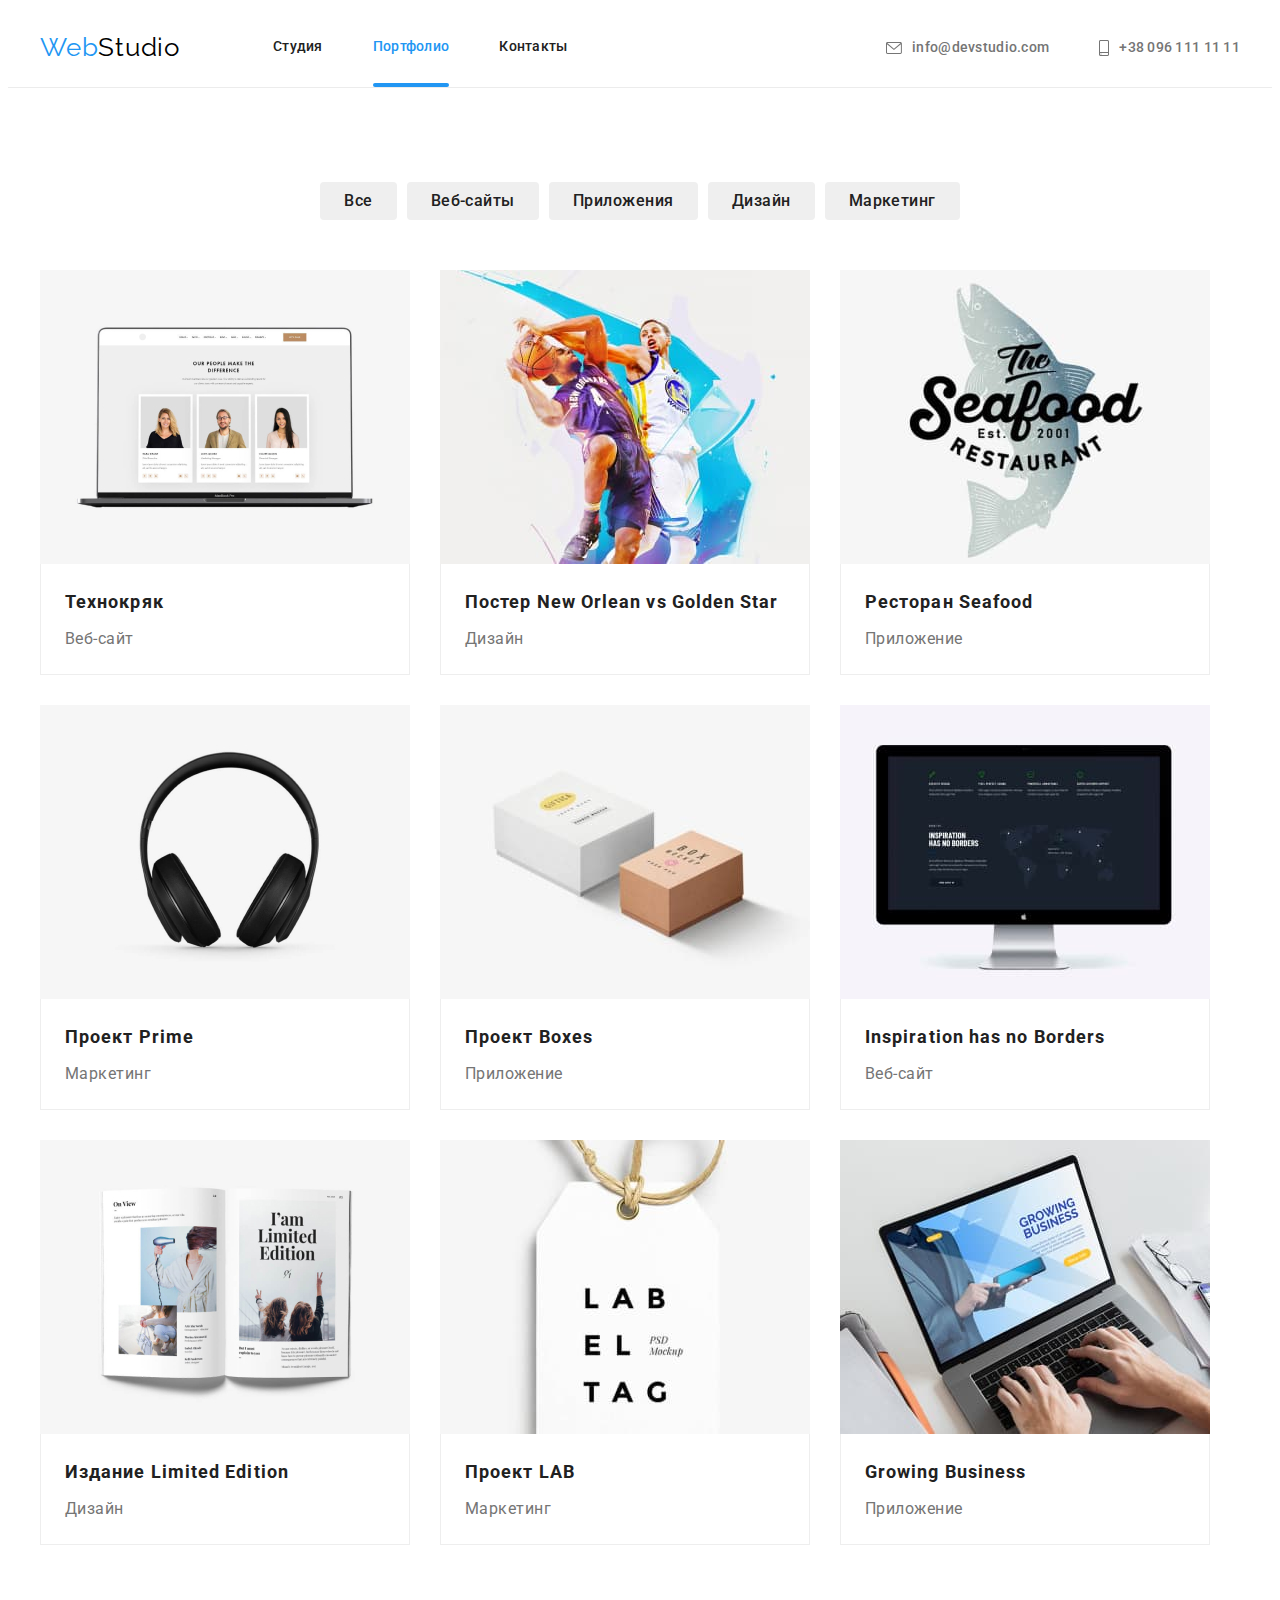
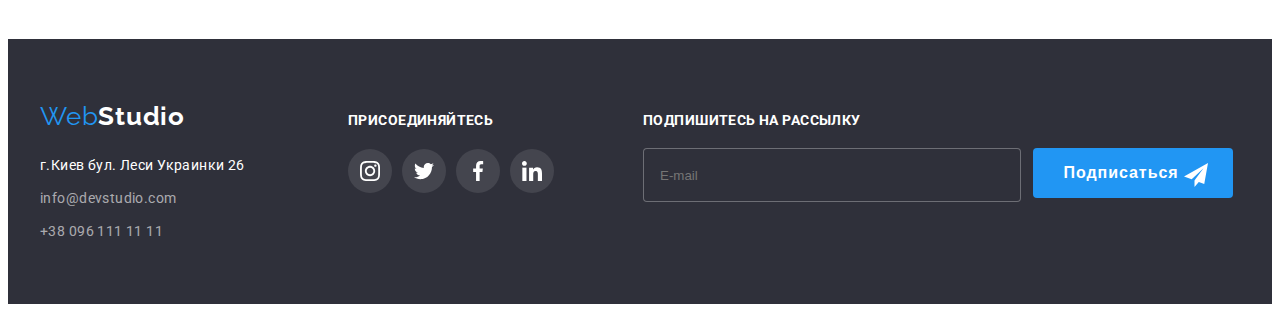
==== portfolio.html @ 89ffb8c6 "Создал" ====
<!DOCTYPE html>
<html lang="ru">
  <head>
    <meta charset="UTF-8" />
    <meta http-equiv="X-UA-Compatible" content="IE=edge" />
    <meta name="viewport" content="width=device-width, initial-scale=1.0" />
    <title>WebStudio</title>
    <link rel="preconnect" href="https://fonts.gstatic.com" />
    <link
      href="https://fonts.googleapis.com/css2?family=Raleway:wght@700&family=Roboto:wght@400;500;700;900&display=swap"
      rel="stylesheet"
    />
    <link
      rel="stylesheet"
      href="https://cdnjs.cloudflare.com/ajax/libs/modern-normalize/1.1.0/modern-normalize.min.css"
      integrity="sha512-wpPYUAdjBVSE4KJnH1VR1HeZfpl1ub8YT/NKx4PuQ5NmX2tKuGu6U/JRp5y+Y8XG2tV+wKQpNHVUX03MfMFn9Q=="
      crossorigin="anonymous"
      referrerpolicy="no-referrer"
    />
    <link rel="stylesheet" href="./css/main.min.css" />
  </head>

  <body>
    <header class="header">
      <div class="container header-container">
        <nav class="nav">
          <a class="logo link" href="./index.html">Web<span class="logo_black">Studio</span> </a>
          <ul class="menu list">
            <li class="menu__list">
              <a class="menu__link link" href="./index.html">Студия</a>
            </li>
            <li class="menu__list">
              <a class="menu__link link current" href="./portfolio.html">Портфолио</a>
            </li>
            <li class="menu__list">
              <a class="menu__link link" href="">Контакты</a>
            </li>
          </ul>
        </nav>
        <ul class="header__contacts list">
          <li class="header__contacts-list">
            <a class="header__contacts-mail-link link" href="mailto:info@devstudio.com">
              <svg class="header__icon-mail">
                <use href="./imeges/svg/svg.svg#icon-envelope"></use>
              </svg>
              info@devstudio.com
            </a>
          </li>
          <li class="header__contacts-list">
            <a class="header__contacts-phone-link link" href="tel:+380961111111">
              <svg class="header__icon-tel">
                <use href="./imeges/svg/svg.svg#icon-smartphone" height="16" width="10"></use>
              </svg>
              +38 096 111 11 11</a
            >
          </li>
        </ul>
      </div>
    </header>
    <main>
      <section class="portfolio-section-btn">
        <div class="container">
          <!--скрыть заголовок-->
          <h1 hidden>Примеры наших работ</h1>
          <ul class="portfolio-btn list">
            <li class="portfolio-btn-item">
              <button type="button" class="modal-button-portfolio">Все</button>
            </li>
            <li class="portfolio-btn-item">
              <button type="button" class="modal-button-portfolio">Веб-сайты</button>
            </li>
            <li class="portfolio-btn-item">
              <button type="button" class="modal-button-portfolio">Приложения</button>
            </li>
            <li class="portfolio-btn-item">
              <button type="button" class="modal-button-portfolio">Дизайн</button>
            </li>
            <li class="portfolio-btn-item">
              <button type="button" class="modal-button-portfolio">Маркетинг</button>
            </li>
          </ul>

          <ul class="portfolio-list list">
            <li class="portfolio-list-item">
              <a class="portfolio-list-item-link link" href="">
                <div class="portfolio-list-item-overlay">
                  <img src="./imeges/portfolio/img.jpg" alt="" width="370" />
                  <p class="overlay">
                    Технокряк это современная площадка распространения коронавируса. Компании
                    используют эту платформу для цифрового шпионажа и атак на защищённые сервера
                    конкурентов.
                  </p>
                </div>
                <div class="portfolio-box">
                  <h2 class="list-portfolio">Технокряк</h2>
                  <p class="list-portfolio-category">Веб-сайт</p>
                </div>
              </a>
            </li>
            <li class="portfolio-list-item">
              <a class="portfolio-list-item-link link" href="">
                <div class="portfolio-list-item-overlay">
                  <img src="./imeges/portfolio/img-1.jpg" alt="" width="370" />
                  <p class="overlay">
                    Технокряк это современная площадка распространения коронавируса. Компании
                    используют эту платформу для цифрового шпионажа и атак на защищённые сервера
                    конкурентов.
                  </p>
                </div>
                <div class="portfolio-box">
                  <h2 class="list-portfolio">Постер New Orlean vs Golden Star</h2>
                  <p class="list-portfolio-category">Дизайн</p>
                </div>
              </a>
            </li>
            <li class="portfolio-list-item">
              <a class="portfolio-list-item-link link" href="">
                <div class="portfolio-list-item-overlay">
                  <img src="./imeges/portfolio/img-2.jpg" alt="" width="370" />
                  <p class="overlay">
                    Технокряк это современная площадка распространения коронавируса. Компании
                    используют эту платформу для цифрового шпионажа и атак на защищённые сервера
                    конкурентов.
                  </p>
                </div>
                <div class="portfolio-box">
                  <h2 class="list-portfolio">Ресторан Seafood</h2>
                  <p class="list-portfolio-category">Приложение</p>
                </div>
              </a>
            </li>
            <li class="portfolio-list-item">
              <a class="portfolio-list-item-link link" href="">
                <div class="portfolio-list-item-overlay">
                  <img src="./imeges/portfolio/img-3.jpg" alt="" width="370" />
                  <p class="overlay">
                    Технокряк это современная площадка распространения коронавируса. Компании
                    используют эту платформу для цифрового шпионажа и атак на защищённые сервера
                    конкурентов.
                  </p>
                </div>
                <div class="portfolio-box">
                  <h2 class="list-portfolio">Проект Prime</h2>
                  <p class="list-portfolio-category">Маркетинг</p>
                </div>
              </a>
            </li>
            <li class="portfolio-list-item">
              <a class="portfolio-list-item-link link" href="">
                <div class="portfolio-list-item-overlay">
                  <img src="./imeges/portfolio/img-4.jpg" alt="" width="370" />
                  <p class="overlay">
                    Технокряк это современная площадка распространения коронавируса. Компании
                    используют эту платформу для цифрового шпионажа и атак на защищённые сервера
                    конкурентов.
                  </p>
                </div>
                <div class="portfolio-box">
                  <h2 class="list-portfolio">Проект Boxes</h2>
                  <p class="list-portfolio-category">Приложение</p>
                </div>
              </a>
            </li>
            <li class="portfolio-list-item">
              <a class="portfolio-list-item-link link" href="">
                <div class="portfolio-list-item-overlay">
                  <img src="./imeges/portfolio/img-5.jpg" alt="" width="370" />
                  <p class="overlay">
                    Технокряк это современная площадка распространения коронавируса. Компании
                    используют эту платформу для цифрового шпионажа и атак на защищённые сервера
                    конкурентов.
                  </p>
                </div>
                <div class="portfolio-box">
                  <h2 class="list-portfolio">Inspiration has no Borders</h2>
                  <p class="list-portfolio-category">Веб-сайт</p>
                </div>
              </a>
            </li>
            <li class="portfolio-list-item">
              <a class="portfolio-list-item-link link" href="">
                <div class="portfolio-list-item-overlay">
                  <img src="./imeges/portfolio/img-6.jpg" alt="" width="370" />
                  <p class="overlay">
                    Технокряк это современная площадка распространения коронавируса. Компании
                    используют эту платформу для цифрового шпионажа и атак на защищённые сервера
                    конкурентов.
                  </p>
                </div>
                <div class="portfolio-box">
                  <h2 class="list-portfolio">Издание Limited Edition</h2>
                  <p class="list-portfolio-category">Дизайн</p>
                </div>
              </a>
            </li>
            <li class="portfolio-list-item">
              <a class="portfolio-list-item-link link" href="">
                <div class="portfolio-list-item-overlay">
                  <img src="./imeges/portfolio/img-7.jpg" alt="" width="370" />
                  <p class="overlay">
                    Технокряк это современная площадка распространения коронавируса. Компании
                    используют эту платформу для цифрового шпионажа и атак на защищённые сервера
                    конкурентов.
                  </p>
                </div>
                <div class="portfolio-box">
                  <h2 class="list-portfolio">Проект LAB</h2>
                  <p class="list-portfolio-category">Маркетинг</p>
                </div>
              </a>
            </li>
            <li class="portfolio-list-item">
              <a class="portfolio-list-item-link link" href="">
                <div class="portfolio-list-item-overlay">
                  <img src="./imeges/portfolio/img-8.jpg" alt="" width="370" />
                  <p class="overlay">
                    Технокряк это современная площадка распространения коронавируса. Компании
                    используют эту платформу для цифрового шпионажа и атак на защищённые сервера
                    конкурентов.
                  </p>
                </div>
                <div class="portfolio-box">
                  <h2 class="list-portfolio">Growing Business</h2>
                  <p class="list-portfolio-category">Приложение</p>
                </div>
              </a>
            </li>
          </ul>
        </div>
      </section>
    </main>
    <footer class="footer">
      <div class="container footer-container">
        <div class="addres">
          <a class="logo link" href="./index.html">Web<span class="logo-white">Studio</span></a>
          <address class="address">
            <ul class="footer-list list">
              <li class="footer-list-item">
                <a
                  class="footer-list-address link"
                  href="https://goo.gl/maps/URizzxRPcftidG8c9"
                  target="_blank"
                  rel="nooperer noreferrer"
                  >г.Киев бул. Леси Украинки 26</a
                >
              </li>
              <li class="footer-list-item">
                <a class="footer-link-mail link" href="mailto:info@devstudio.com"
                  >info@devstudio.com</a
                >
              </li>
              <li class="footer-list-item">
                <a class="footer-link-tel link" href="tel:+380961111111">+38 096 111 11 11</a>
              </li>
            </ul>
          </address>
        </div>
        <div class="footer-social-container">
          <p class="footer-social-titel">присоединяйтесь</p>
          <ul class="footer-social-list list">
            <li class="footer-social-list-item">
              <a class="footer-social-list-link" href="">
                <svg class="footer-social-list-icon">
                  <use href="./imeges/svg/svg.svg#icon-instagram"></use>
                </svg>
              </a>
            </li>
            <li class="footer-social-list-item">
              <a class="footer-social-list-link" href="">
                <svg class="footer-social-list-icon">
                  <use href="./imeges/svg/svg.svg#icon-twitter"></use>
                </svg>
              </a>
            </li>
            <li class="footer-social-list-item">
              <a href="" class="footer-social-list-link">
                <svg class="footer-social-list-icon">
                  <use href="./imeges/svg/svg.svg#icon-facebook-1"></use>
                </svg>
              </a>
            </li>
            <li class="footer-social-list-item">
              <a href="" class="footer-social-list-link">
                <svg class="footer-social-list-icon">
                  <use href="./imeges/svg/svg.svg#icon-linkedin"></use>
                </svg>
              </a>
            </li>
          </ul>
        </div>
        <!-- Form subckribe -->
        <form action="#" class="subscribe-form">
          <p class="subscribe-titel">Подпишитесь на рассылку</p>
          <div class="sybscribe-box">
            <input type="email" class="subscribe-mail" name="subscribe-mail" placeholder="E-mail" />
            <button class="subscribe-btn">
              <span class="subscribe-btn-titel">Подписаться</span>
              <svg class="subscribe-icon" height="24px" width="24px">
                <use href="./imeges/svg/svg.svg#icon-icon-send"></use>
              </svg>
            </button>
          </div>
        </form>
      </div>
    </footer>
  </body>
</html>
---- css/main.min.css ----
:root{--main-font: 'Roboto', sans-serif;--secondary-font: 'Raleway';--accent-color: #2196f3;--background-color: #2f303a;--contact-head: #757575;--titel-hero-button: #ffffff;--bacground-button: #f5f4fa;--border-portfolio: #eeeeee;--fill: #afb1b8}.visually-hidden{position:absolute !important;clip:rect(1px 1px 1px 1px);clip:rect(1px, 1px, 1px, 1px);padding:0 !important;border:0 !important;height:1px !important;width:1px !important;overflow:hidden}h1,h2,h3,h4,h5,h6,p{margin-top:0;margin-bottom:0}ul,ol{margin-top:0;margin-bottom:0;padding-left:0}img{display:block}body{font-family:var(--main-font)}.list{list-style:none}.link{text-decoration:none}.container{width:1200px;margin:0 auto;padding-left:15px;padding-right:15px}.modal-button{border-radius:4px;font-family:inherit;font-weight:700;font-size:16px;line-height:1.87;display:flex;align-items:center;text-align:center;letter-spacing:0.06em;cursor:pointer;background:var(--accent-color);padding:10px 32px;margin-right:auto;margin-left:auto;box-shadow:0px 4px 4px rgba(0,0,0,0.15);border-radius:4px;border-color:transparent;color:var(--titel-hero-button)}.social-list-icon{width:20px;height:20px}.social-list-link{display:flex;justify-content:center;align-items:center;width:44px;height:44px;border-radius:50%;background-color:#ffffff;fill:var(--fill);transition-property:background-color, fill;transition-duration:250ms;transition-timing-function:cubic-bezier(0.4, 0, 0.2, 1);transition-delay:0ms}.social-list-link:hover,.social-list-link:focus{background-color:var(--accent-color);fill:#ffffff}.social-list{display:flex;justify-content:space-between;margin-top:16px}.footer-social-list-item:not(:last-child){margin-right:10px}.footer-social-container{margin-left:70px}.footer-social-list{display:flex}.footer-social-list-icon{width:20px;height:20px;fill:var(--titel-hero-button);transition-property:fill;transition-duration:250ms;transition-timing-function:cubic-bezier(0.4, 0, 0.2, 1);transition-delay:0ms}.footer-social-list-icon:hover{fill:white}.footer-social-list-link{display:flex;justify-content:center;align-items:center;width:44px;height:44px;border-radius:50%;background:rgba(255,255,255,0.1);transition-property:fill, background-color;transition-duration:250ms;transition-timing-function:cubic-bezier(0.4, 0, 0.2, 1);transition-delay:0ms}.footer-social-list-link:hover,.footer-social-list-link:focus{fill:white;background-color:var(--accent-color)}.footer-social-titel{text-transform:uppercase;font-weight:700;font-size:14px;line-height:1.14;letter-spacing:0.03em;color:var(--titel-hero-button);margin-bottom:20px}.backdrop{position:fixed;top:0;left:0;width:100%;height:100%;background-color:rgba(0,0,0,0.2);transition-property:opacity, visibility;transition-duration:250ms;transition-timing-function:cubic-bezier(0.4, 0, 0.2, 1);transition-delay:0ms}.is-hidden{opacity:0;visibility:hidden;pointer-events:none}.modal{width:528px;height:581px;background:#ffffff;box-shadow:0px 1px 3px rgba(0,0,0,0.12),0px 1px 1px rgba(0,0,0,0.14),0px 2px 1px rgba(0,0,0,0.2);border-radius:4px;position:absolute;top:50%;left:50%;transform:translate(-50%, -50%);padding:40px}.close{display:flex;align-items:center;justify-content:center;position:absolute;top:8px;right:8px;width:30px;height:30px;border-radius:50%;border:1px solid rgba(0,0,0,0.1);background-color:transparent;cursor:pointer;box-sizing:border-box;padding:0}.modal-form{display:flex;flex-direction:column}.modal-form-head{font-weight:bold;font-size:20px;line-height:1.15;text-align:center;letter-spacing:0.03em;color:#212121}.modal-form-input{width:100%;height:40px;border:1px solid rgba(33,33,33,0.2);box-sizing:border-box;border-radius:4px;padding-left:42px;transition-property:border-color;transition-duration:250ms;transition-timing-function:cubic-bezier(0.4, 0, 0.2, 1);transition-delay:0ms}.modal-form-input:hover,.modal-form-input:focus{border-color:var(--accent-color);outline:none}.modal-form-field{font-style:normal;font-weight:normal;font-size:12px;letter-spacing:0.01em;color:var(--contact-head);margin-bottom:10px}.modal-form-icon{top:50%;left:12px;transform:translateY(-50%);position:absolute;transition-property:fill;transition-duration:250ms;transition-timing-function:cubic-bezier(0.4, 0, 0.2, 1);transition-delay:0ms}.modal-form-input:hover+.modal-form-icon,.modal-form-input:focus+.modal-form-icon{fill:var(--accent-color)}.input-wrapper{position:relative;display:block;margin-top:4px}.modal-form-message{width:100%;height:120px;padding:12px 16px;margin-top:4px;resize:none;transition-property:border-color;transition-duration:250ms;transition-timing-function:cubic-bezier(0.4, 0, 0.2, 1);transition-delay:0ms}.modal-form-message:focus{outline:none;border-color:var(--accent-color)}.modal-form-message::placeholder{font-style:normal;font-weight:normal;font-size:12px;line-height:1.16;letter-spacing:0.01em;color:rgba(117,117,117,0.5)}.modal-form-checkbox-label{display:flex;align-items:center;font-weight:normal;font-size:14px;line-height:1.71;letter-spacing:0.03em;color:#757575;margin-bottom:30px}.modal-form-checkbox-label::before{content:'';display:block;width:16px;height:15px;border-radius:4;border:1px solid #000000;box-shadow:0px 4px 4px rgba(0,0,0,0.25);cursor:pointer;margin-right:9px}.modal-form-checkbox:checked+.modal-form-checkbox-label::before{background-image:url("../imeges/bg/icon.jpg");border:1px transparent;box-shadow:none}.modal-form-checkbox:focus+.modal-form-checkbox-label::before{outline:1px solid var(--accent-color);border:none}.modal-form-label-link{font-weight:normal;font-size:14px;line-height:1.71;letter-spacing:0.03em;text-decoration-line:underline;color:var(--accent-color)}.modal-form-btn{width:200px;height:50px;margin:0 auto;cursor:pointer;background-color:var(--accent-color);font-weight:bold;font-size:16px;line-height:1.87;letter-spacing:0.06em;color:var(--titel-hero-button);border:none}.header{padding-top:24px;padding-bottom:24px;border-bottom:1px solid #ececec}.header-container{display:flex}.nav{display:flex;align-items:center}.menu{display:flex}.header__contacts{display:flex;align-items:center;margin-left:auto}.header__icon-mail{width:16px;height:12px;margin-right:10px}.header__icon-tel{width:10px;height:16px;margin-right:10px}.logo{font-family:'Raleway', sans-serif;font-weight:400;font-size:26px;line-height:1.2;letter-spacing:0.03em;color:var(--accent-color);margin-right:93px}.menu__list:not(:last-child){margin-right:50px}.logo_black{font-family:'Raleway', sans-serif;font-weight:400;font-size:26px;line-height:1.2;letter-spacing:0.03em;color:#000}.menu__link{font-weight:500;font-size:14px;line-height:1.14;letter-spacing:0.02em;color:#212121;transition-property:color;transition-duration:250ms;transition-timing-function:cubic-bezier(0.4, 0, 0.2, 1);transition-delay:0ms}.menu__link:hover,.menu__link:focus{color:var(--accent-color)}.current{color:var(--accent-color)}.current::after{display:block;content:'';width:100%;height:4px;background-color:var(--accent-color);border-radius:2px;position:relative;top:28px}.header__contacts-mail-link{font-weight:500;font-size:14px;line-height:1.14;letter-spacing:0.02em;color:var(--contact-head);margin-left:auto;display:flex;align-items:center;transition-property:color, fill;transition-duration:250ms;transition-timing-function:cubic-bezier(0.4, 0, 0.2, 1);transition-delay:0ms;fill:#757575}.header__contacts-mail-link:hover,.header__contacts-mail-link:focus{color:var(--accent-color);fill:var(--accent-color)}.header__contacts-phone-link{font-weight:500;font-size:14px;line-height:1.14;letter-spacing:0.02em;color:var(--contact-head);margin-left:50px;display:flex;align-items:center;transition-property:color, fill;transition-duration:250ms;transition-timing-function:cubic-bezier(0.4, 0, 0.2, 1);transition-delay:0ms;fill:#757575}.header__contacts-phone-link:hover,.header__contacts-phone-link:focus{color:var(--accent-color);fill:var(--accent-color)}.titel-hero{font-weight:900;font-size:44px;line-height:1.36;text-align:center;letter-spacing:0.06em;text-transform:uppercase;color:var(--titel-hero-button);margin-right:0 auto;margin-bottom:30px}.hero{background-image:linear-gradient(rgba(47,48,58,0.4), rgba(47,48,58,0.4)),url("../imeges/bg/bg.jpg");background-repeat:no-repeat;background-position:50% 50%;background-size:cover;padding-top:200px;padding-bottom:200px}.advantages{display:flex}.section-advantages{padding-top:94px;padding-bottom:94px}.advantages-list{width:270px}.advantages-list:not(:last-child){margin-right:30px}.advantages-titel{font-weight:700;font-size:14px;line-height:1.14;letter-spacing:0.03em;text-transform:uppercase;color:#212121}.advantages-text{font-weight:400;font-size:14px;line-height:1.71;letter-spacing:0.03em;color:#757575}.position{font-weight:400;font-size:16px;line-height:1.19;text-align:center;letter-spacing:0.03em;color:#757575}.advantages-icon{width:70px;height:70px}.advantages-icon-container{width:100%;background:#f5f4fa;padding:25px 100px;margin-bottom:30px;border-radius:4px}.section-job{padding-bottom:94px}.job-list-item:not(:last-child){margin-right:30px}.job-list{display:flex}.job,.team-titel,.partners{font-weight:700;font-size:36px;line-height:1.17;text-align:center;letter-spacing:0.03em;color:#212121;margin-bottom:50px}.job-list-img-container{width:370px;height:70px;background:rgba(47,48,58,0.8);display:flex;align-items:center;justify-content:center;position:absolute;margin-top:-70px}.job-list-img-text{font-weight:700;font-size:14px;line-height:1.14;letter-spacing:0.03em;text-transform:uppercase;color:var(--titel-hero-button)}.section-team{padding-top:94px;padding-bottom:94px;background:var(--bacground-button)}.team-list{display:flex}.team-list-item{background:#ffffff;box-shadow:0px 1px 3px rgba(0,0,0,0.12),0px 1px 1px rgba(0,0,0,0.14),0px 2px 1px rgba(0,0,0,0.2);border-radius:0px 0px 4px 4px}.team-list-item:not(:last-child){margin-right:30px}.team-box{padding-top:30px;padding-bottom:30px;padding-left:32px;padding-right:32px}.team-name{font-weight:500;font-size:16px;line-height:1.19;text-align:center;letter-spacing:0.03em;color:#212121;margin-bottom:10px}.position{font-weight:400;font-size:16px;line-height:1.19;text-align:center;letter-spacing:0.03em;color:#757575}.partners-sections{padding-top:94px;padding-bottom:94px}.partners-list{display:flex}.partners-list-icon{fill:var(--fill);transition-property:fill;transition-duration:250ms;transition-timing-function:cubic-bezier(0.4, 0, 0.2, 1);transition-delay:0ms}.partners-list-item{display:block;width:170px;height:92px;box-sizing:border-box}.partners-list-item:not(:last-child){margin-right:30px;transition-property:border, box-sizing, border-radius;transition-duration:250ms;transition-timing-function:cubic-bezier(0.4, 0, 0.2, 1);transition-delay:0ms}.partners-list-link{display:flex;width:100%;height:100%;justify-content:center;align-items:center;border:1px solid #afb1b8;border-radius:4px;padding:16px 32px;transition-property:fill, border-color;transition-duration:250ms;transition-timing-function:cubic-bezier(0.4, 0, 0.2, 1);transition-delay:0ms}.partners-list-link:hover,.partners-list-link:focus{border-color:var(--accent-color);outline:none}.partners-list-link:hover .partners-list-icon,.partners-list-link:focus .partners-list-icon{fill:var(--accent-color)}.footer-container{display:flex;align-items:baseline}.footer{background:var(--background-color);padding:60px 0px}.subscribe-form{margin-left:89px}.subscribe-titel{font-weight:bold;font-size:14px;line-height:1.16;letter-spacing:0.03em;text-transform:uppercase;color:var(--titel-hero-button);padding-bottom:20px}.subscribe-mail{width:358px;height:50px;padding-left:16px;background-color:var(--background-color);color:rgba(255,255,255,0.6);border:1px solid rgba(255,255,255,0.3);border-radius:4px;margin-right:12px}.subscribe-btn{width:200px;height:50px;font-weight:bold;font-size:16px;line-height:1.87;letter-spacing:0.06em;color:var(--titel-hero-button);background-color:var(--accent-color);border-radius:4px;border:none;padding:0;cursor:pointer}.subscribe-btn-titel{margin-right:24px}.subscribe-icon{position:absolute;top:50%;right:13px;transform:translate(-50%, -50%)}.sybscribe-box{position:relative;display:flex;justify-content:space-between}.portfolio-btn{display:flex;justify-content:center;margin-bottom:50px}.portfolio-section-btn{padding-top:94px;padding-bottom:94px}.wrap{margin-top:34px;margin-bottom:89px}.portfolio-list{display:flex;flex-wrap:wrap;margin-top:-30px;margin-left:-30px}.portfolio-btn-item{border-radius:4px}.portfolio-btn-item:not(:last-child){margin-right:10px}.portfolio-list-item{margin-top:30px;margin-left:30px}.portfolio-list-item-link{display:block;transition-property:box-shadow;transition-duration:250ms;transition-timing-function:cubic-bezier(0.4, 0, 0.2, 1);transition-delay:0ms}.portfolio-list-item-link:hover .overlay,.portfolio-list-item-link:focus .overlay{transform:translateY(0%);box-shadow:0px 1px 1px rgba(0,0,0,0.12),0px 4px 4px rgba(0,0,0,0.06),1px 4px 6px rgba(0,0,0,0.16)}.portfolio-box{padding-top:20px;padding-bottom:20px;padding-left:24px;padding-right:24px;border-bottom:1px solid var(--border-portfolio);border-left:1px solid var(--border-portfolio);border-right:1px solid var(--border-portfolio);box-sizing:border-box}.overlay{position:absolute;background-color:rgba(33,150,243,0.9);font-weight:400;font-size:18px;line-height:1.56;letter-spacing:0.03em;color:var(--titel-hero-button);padding:63px 24px;top:0;left:0;height:100%;width:100%;overflow:auto;transform:translateY(100%);transition:transform 500ms linear}.portfolio-list-item-overlay{position:relative;overflow:hidden}.modal-button-portfolio{font-weight:500;font-size:16px;line-height:1.62;text-align:center;letter-spacing:0.03em;color:#212121;cursor:pointer;font-family:inherit;border:none;border-radius:4px;padding:6px 24px;transition-property:box-shadow, color, background;transition-duration:250ms;transition-timing-function:cubic-bezier(0.4, 0, 0.2, 1);transition-delay:0ms}.modal-button-portfolio:hover,.modal-button-portfolio:focus{box-shadow:0px 1px 1px rgba(0,0,0,0.12),0px 4px 4px rgba(0,0,0,0.06),1px 4px 6px rgba(0,0,0,0.16);color:var(--titel-hero-button);background:var(--accent-color)}.list-portfolio{font-weight:700;font-size:18px;line-height:2;letter-spacing:0.06em;color:#212121}.list-portfolio-category{font-weight:400;font-size:16px;line-height:1.87;letter-spacing:0.03em;color:#757575;margin-top:4px}.address{font-style:normal}.address-box{width:231px}.footer-list-item:not(:last-child){margin-bottom:9px}.footer-list-address{display:flex;font-weight:400;font-size:14px;line-height:1.71;letter-spacing:0.03em;color:#ffffff}.footer .logo{margin-bottom:20px;display:block}.logo-white{font-weight:700;font-size:26px;line-height:1.35;letter-spacing:0.03em;color:#ffffff}.footer-link-mail{font-weight:400;font-size:14px;line-height:1.71;letter-spacing:0.03em;color:#ffffff99}.footer-link-tel{font-weight:400;font-size:14px;line-height:1.71;letter-spacing:0.03em;color:#ffffff99}
/*# sourceMappingURL=main.min.css.map */
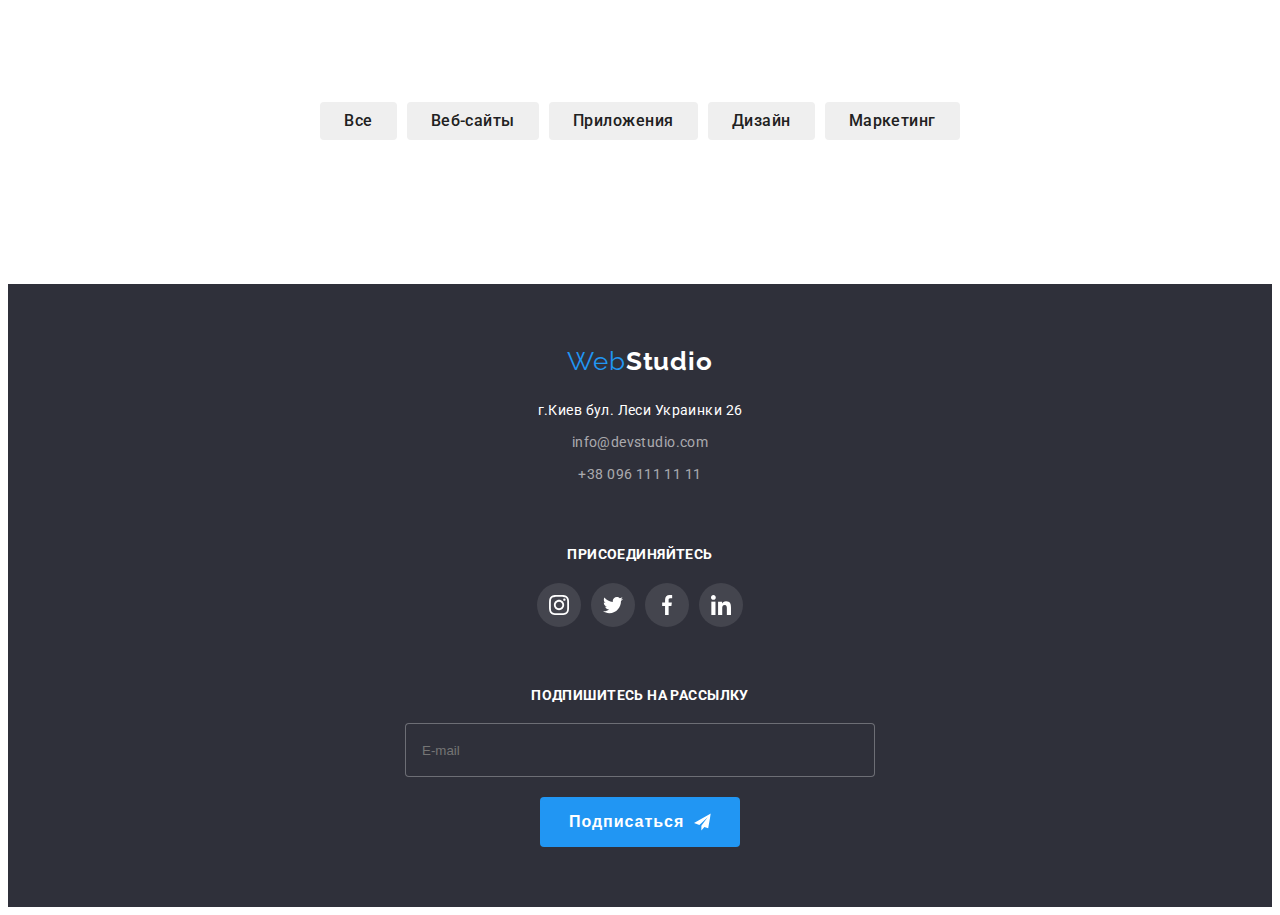
==== commit cd805004: "футер готов для 480" ====
--- a/portfolio.html
+++ b/portfolio.html
@@ -21,7 +21,7 @@
   </head>
 
   <body>
-    <header class="header">
+    <!-- <header class="header">
       <div class="container header-container">
         <nav class="nav">
           <a class="logo link" href="./index.html">Web<span class="logo_black">Studio</span> </a>
@@ -56,7 +56,7 @@
           </li>
         </ul>
       </div>
-    </header>
+    </header> -->
     <main>
       <section class="portfolio-section-btn">
         <div class="container">
@@ -80,7 +80,7 @@
             </li>
           </ul>
 
-          <ul class="portfolio-list list">
+          <!-- <ul class="portfolio-list list">
             <li class="portfolio-list-item">
               <a class="portfolio-list-item-link link" href="">
                 <div class="portfolio-list-item-overlay">
@@ -227,14 +227,14 @@
             </li>
           </ul>
         </div>
-      </section>
+      </section> -->
     </main>
     <footer class="footer">
       <div class="container footer-container">
-        <div class="addres">
+        <div class="address-box">
           <a class="logo link" href="./index.html">Web<span class="logo-white">Studio</span></a>
           <address class="address">
-            <ul class="footer-list list">
+            <ul class="address__list list">
               <li class="footer-list-item">
                 <a
                   class="footer-list-address link"
@@ -288,19 +288,21 @@
             </li>
           </ul>
         </div>
-        <!-- Form subckribe -->
-        <form action="#" class="subscribe-form">
+    <!-- Form subckribe -->
+    <div class="subscribe">
+    <form action="#" class="subscribe-form"></form>
           <p class="subscribe-titel">Подпишитесь на рассылку</p>
           <div class="sybscribe-box">
             <input type="email" class="subscribe-mail" name="subscribe-mail" placeholder="E-mail" />
-            <button class="subscribe-btn">
-              <span class="subscribe-btn-titel">Подписаться</span>
+            <button type="submit" class="subscribe-btn">
+              Подписаться
               <svg class="subscribe-icon" height="24px" width="24px">
                 <use href="./imeges/svg/svg.svg#icon-icon-send"></use>
               </svg>
             </button>
           </div>
         </form>
+        </div>
       </div>
     </footer>
   </body>
--- a/css/main.min.css
+++ b/css/main.min.css
@@ -1,2 +1,2 @@
-:root{--main-font: 'Roboto', sans-serif;--secondary-font: 'Raleway';--accent-color: #2196f3;--background-color: #2f303a;--contact-head: #757575;--titel-hero-button: #ffffff;--bacground-button: #f5f4fa;--border-portfolio: #eeeeee;--fill: #afb1b8}.visually-hidden{position:absolute !important;clip:rect(1px 1px 1px 1px);clip:rect(1px, 1px, 1px, 1px);padding:0 !important;border:0 !important;height:1px !important;width:1px !important;overflow:hidden}h1,h2,h3,h4,h5,h6,p{margin-top:0;margin-bottom:0}ul,ol{margin-top:0;margin-bottom:0;padding-left:0}img{display:block}body{font-family:var(--main-font)}.list{list-style:none}.link{text-decoration:none}.container{width:1200px;margin:0 auto;padding-left:15px;padding-right:15px}.modal-button{border-radius:4px;font-family:inherit;font-weight:700;font-size:16px;line-height:1.87;display:flex;align-items:center;text-align:center;letter-spacing:0.06em;cursor:pointer;background:var(--accent-color);padding:10px 32px;margin-right:auto;margin-left:auto;box-shadow:0px 4px 4px rgba(0,0,0,0.15);border-radius:4px;border-color:transparent;color:var(--titel-hero-button)}.social-list-icon{width:20px;height:20px}.social-list-link{display:flex;justify-content:center;align-items:center;width:44px;height:44px;border-radius:50%;background-color:#ffffff;fill:var(--fill);transition-property:background-color, fill;transition-duration:250ms;transition-timing-function:cubic-bezier(0.4, 0, 0.2, 1);transition-delay:0ms}.social-list-link:hover,.social-list-link:focus{background-color:var(--accent-color);fill:#ffffff}.social-list{display:flex;justify-content:space-between;margin-top:16px}.footer-social-list-item:not(:last-child){margin-right:10px}.footer-social-container{margin-left:70px}.footer-social-list{display:flex}.footer-social-list-icon{width:20px;height:20px;fill:var(--titel-hero-button);transition-property:fill;transition-duration:250ms;transition-timing-function:cubic-bezier(0.4, 0, 0.2, 1);transition-delay:0ms}.footer-social-list-icon:hover{fill:white}.footer-social-list-link{display:flex;justify-content:center;align-items:center;width:44px;height:44px;border-radius:50%;background:rgba(255,255,255,0.1);transition-property:fill, background-color;transition-duration:250ms;transition-timing-function:cubic-bezier(0.4, 0, 0.2, 1);transition-delay:0ms}.footer-social-list-link:hover,.footer-social-list-link:focus{fill:white;background-color:var(--accent-color)}.footer-social-titel{text-transform:uppercase;font-weight:700;font-size:14px;line-height:1.14;letter-spacing:0.03em;color:var(--titel-hero-button);margin-bottom:20px}.backdrop{position:fixed;top:0;left:0;width:100%;height:100%;background-color:rgba(0,0,0,0.2);transition-property:opacity, visibility;transition-duration:250ms;transition-timing-function:cubic-bezier(0.4, 0, 0.2, 1);transition-delay:0ms}.is-hidden{opacity:0;visibility:hidden;pointer-events:none}.modal{width:528px;height:581px;background:#ffffff;box-shadow:0px 1px 3px rgba(0,0,0,0.12),0px 1px 1px rgba(0,0,0,0.14),0px 2px 1px rgba(0,0,0,0.2);border-radius:4px;position:absolute;top:50%;left:50%;transform:translate(-50%, -50%);padding:40px}.close{display:flex;align-items:center;justify-content:center;position:absolute;top:8px;right:8px;width:30px;height:30px;border-radius:50%;border:1px solid rgba(0,0,0,0.1);background-color:transparent;cursor:pointer;box-sizing:border-box;padding:0}.modal-form{display:flex;flex-direction:column}.modal-form-head{font-weight:bold;font-size:20px;line-height:1.15;text-align:center;letter-spacing:0.03em;color:#212121}.modal-form-input{width:100%;height:40px;border:1px solid rgba(33,33,33,0.2);box-sizing:border-box;border-radius:4px;padding-left:42px;transition-property:border-color;transition-duration:250ms;transition-timing-function:cubic-bezier(0.4, 0, 0.2, 1);transition-delay:0ms}.modal-form-input:hover,.modal-form-input:focus{border-color:var(--accent-color);outline:none}.modal-form-field{font-style:normal;font-weight:normal;font-size:12px;letter-spacing:0.01em;color:var(--contact-head);margin-bottom:10px}.modal-form-icon{top:50%;left:12px;transform:translateY(-50%);position:absolute;transition-property:fill;transition-duration:250ms;transition-timing-function:cubic-bezier(0.4, 0, 0.2, 1);transition-delay:0ms}.modal-form-input:hover+.modal-form-icon,.modal-form-input:focus+.modal-form-icon{fill:var(--accent-color)}.input-wrapper{position:relative;display:block;margin-top:4px}.modal-form-message{width:100%;height:120px;padding:12px 16px;margin-top:4px;resize:none;transition-property:border-color;transition-duration:250ms;transition-timing-function:cubic-bezier(0.4, 0, 0.2, 1);transition-delay:0ms}.modal-form-message:focus{outline:none;border-color:var(--accent-color)}.modal-form-message::placeholder{font-style:normal;font-weight:normal;font-size:12px;line-height:1.16;letter-spacing:0.01em;color:rgba(117,117,117,0.5)}.modal-form-checkbox-label{display:flex;align-items:center;font-weight:normal;font-size:14px;line-height:1.71;letter-spacing:0.03em;color:#757575;margin-bottom:30px}.modal-form-checkbox-label::before{content:'';display:block;width:16px;height:15px;border-radius:4;border:1px solid #000000;box-shadow:0px 4px 4px rgba(0,0,0,0.25);cursor:pointer;margin-right:9px}.modal-form-checkbox:checked+.modal-form-checkbox-label::before{background-image:url("../imeges/bg/icon.jpg");border:1px transparent;box-shadow:none}.modal-form-checkbox:focus+.modal-form-checkbox-label::before{outline:1px solid var(--accent-color);border:none}.modal-form-label-link{font-weight:normal;font-size:14px;line-height:1.71;letter-spacing:0.03em;text-decoration-line:underline;color:var(--accent-color)}.modal-form-btn{width:200px;height:50px;margin:0 auto;cursor:pointer;background-color:var(--accent-color);font-weight:bold;font-size:16px;line-height:1.87;letter-spacing:0.06em;color:var(--titel-hero-button);border:none}.header{padding-top:24px;padding-bottom:24px;border-bottom:1px solid #ececec}.header-container{display:flex}.nav{display:flex;align-items:center}.menu{display:flex}.header__contacts{display:flex;align-items:center;margin-left:auto}.header__icon-mail{width:16px;height:12px;margin-right:10px}.header__icon-tel{width:10px;height:16px;margin-right:10px}.logo{font-family:'Raleway', sans-serif;font-weight:400;font-size:26px;line-height:1.2;letter-spacing:0.03em;color:var(--accent-color);margin-right:93px}.menu__list:not(:last-child){margin-right:50px}.logo_black{font-family:'Raleway', sans-serif;font-weight:400;font-size:26px;line-height:1.2;letter-spacing:0.03em;color:#000}.menu__link{font-weight:500;font-size:14px;line-height:1.14;letter-spacing:0.02em;color:#212121;transition-property:color;transition-duration:250ms;transition-timing-function:cubic-bezier(0.4, 0, 0.2, 1);transition-delay:0ms}.menu__link:hover,.menu__link:focus{color:var(--accent-color)}.current{color:var(--accent-color)}.current::after{display:block;content:'';width:100%;height:4px;background-color:var(--accent-color);border-radius:2px;position:relative;top:28px}.header__contacts-mail-link{font-weight:500;font-size:14px;line-height:1.14;letter-spacing:0.02em;color:var(--contact-head);margin-left:auto;display:flex;align-items:center;transition-property:color, fill;transition-duration:250ms;transition-timing-function:cubic-bezier(0.4, 0, 0.2, 1);transition-delay:0ms;fill:#757575}.header__contacts-mail-link:hover,.header__contacts-mail-link:focus{color:var(--accent-color);fill:var(--accent-color)}.header__contacts-phone-link{font-weight:500;font-size:14px;line-height:1.14;letter-spacing:0.02em;color:var(--contact-head);margin-left:50px;display:flex;align-items:center;transition-property:color, fill;transition-duration:250ms;transition-timing-function:cubic-bezier(0.4, 0, 0.2, 1);transition-delay:0ms;fill:#757575}.header__contacts-phone-link:hover,.header__contacts-phone-link:focus{color:var(--accent-color);fill:var(--accent-color)}.titel-hero{font-weight:900;font-size:44px;line-height:1.36;text-align:center;letter-spacing:0.06em;text-transform:uppercase;color:var(--titel-hero-button);margin-right:0 auto;margin-bottom:30px}.hero{background-image:linear-gradient(rgba(47,48,58,0.4), rgba(47,48,58,0.4)),url("../imeges/bg/bg.jpg");background-repeat:no-repeat;background-position:50% 50%;background-size:cover;padding-top:200px;padding-bottom:200px}.advantages{display:flex}.section-advantages{padding-top:94px;padding-bottom:94px}.advantages-list{width:270px}.advantages-list:not(:last-child){margin-right:30px}.advantages-titel{font-weight:700;font-size:14px;line-height:1.14;letter-spacing:0.03em;text-transform:uppercase;color:#212121}.advantages-text{font-weight:400;font-size:14px;line-height:1.71;letter-spacing:0.03em;color:#757575}.position{font-weight:400;font-size:16px;line-height:1.19;text-align:center;letter-spacing:0.03em;color:#757575}.advantages-icon{width:70px;height:70px}.advantages-icon-container{width:100%;background:#f5f4fa;padding:25px 100px;margin-bottom:30px;border-radius:4px}.section-job{padding-bottom:94px}.job-list-item:not(:last-child){margin-right:30px}.job-list{display:flex}.job,.team-titel,.partners{font-weight:700;font-size:36px;line-height:1.17;text-align:center;letter-spacing:0.03em;color:#212121;margin-bottom:50px}.job-list-img-container{width:370px;height:70px;background:rgba(47,48,58,0.8);display:flex;align-items:center;justify-content:center;position:absolute;margin-top:-70px}.job-list-img-text{font-weight:700;font-size:14px;line-height:1.14;letter-spacing:0.03em;text-transform:uppercase;color:var(--titel-hero-button)}.section-team{padding-top:94px;padding-bottom:94px;background:var(--bacground-button)}.team-list{display:flex}.team-list-item{background:#ffffff;box-shadow:0px 1px 3px rgba(0,0,0,0.12),0px 1px 1px rgba(0,0,0,0.14),0px 2px 1px rgba(0,0,0,0.2);border-radius:0px 0px 4px 4px}.team-list-item:not(:last-child){margin-right:30px}.team-box{padding-top:30px;padding-bottom:30px;padding-left:32px;padding-right:32px}.team-name{font-weight:500;font-size:16px;line-height:1.19;text-align:center;letter-spacing:0.03em;color:#212121;margin-bottom:10px}.position{font-weight:400;font-size:16px;line-height:1.19;text-align:center;letter-spacing:0.03em;color:#757575}.partners-sections{padding-top:94px;padding-bottom:94px}.partners-list{display:flex}.partners-list-icon{fill:var(--fill);transition-property:fill;transition-duration:250ms;transition-timing-function:cubic-bezier(0.4, 0, 0.2, 1);transition-delay:0ms}.partners-list-item{display:block;width:170px;height:92px;box-sizing:border-box}.partners-list-item:not(:last-child){margin-right:30px;transition-property:border, box-sizing, border-radius;transition-duration:250ms;transition-timing-function:cubic-bezier(0.4, 0, 0.2, 1);transition-delay:0ms}.partners-list-link{display:flex;width:100%;height:100%;justify-content:center;align-items:center;border:1px solid #afb1b8;border-radius:4px;padding:16px 32px;transition-property:fill, border-color;transition-duration:250ms;transition-timing-function:cubic-bezier(0.4, 0, 0.2, 1);transition-delay:0ms}.partners-list-link:hover,.partners-list-link:focus{border-color:var(--accent-color);outline:none}.partners-list-link:hover .partners-list-icon,.partners-list-link:focus .partners-list-icon{fill:var(--accent-color)}.footer-container{display:flex;align-items:baseline}.footer{background:var(--background-color);padding:60px 0px}.subscribe-form{margin-left:89px}.subscribe-titel{font-weight:bold;font-size:14px;line-height:1.16;letter-spacing:0.03em;text-transform:uppercase;color:var(--titel-hero-button);padding-bottom:20px}.subscribe-mail{width:358px;height:50px;padding-left:16px;background-color:var(--background-color);color:rgba(255,255,255,0.6);border:1px solid rgba(255,255,255,0.3);border-radius:4px;margin-right:12px}.subscribe-btn{width:200px;height:50px;font-weight:bold;font-size:16px;line-height:1.87;letter-spacing:0.06em;color:var(--titel-hero-button);background-color:var(--accent-color);border-radius:4px;border:none;padding:0;cursor:pointer}.subscribe-btn-titel{margin-right:24px}.subscribe-icon{position:absolute;top:50%;right:13px;transform:translate(-50%, -50%)}.sybscribe-box{position:relative;display:flex;justify-content:space-between}.portfolio-btn{display:flex;justify-content:center;margin-bottom:50px}.portfolio-section-btn{padding-top:94px;padding-bottom:94px}.wrap{margin-top:34px;margin-bottom:89px}.portfolio-list{display:flex;flex-wrap:wrap;margin-top:-30px;margin-left:-30px}.portfolio-btn-item{border-radius:4px}.portfolio-btn-item:not(:last-child){margin-right:10px}.portfolio-list-item{margin-top:30px;margin-left:30px}.portfolio-list-item-link{display:block;transition-property:box-shadow;transition-duration:250ms;transition-timing-function:cubic-bezier(0.4, 0, 0.2, 1);transition-delay:0ms}.portfolio-list-item-link:hover .overlay,.portfolio-list-item-link:focus .overlay{transform:translateY(0%);box-shadow:0px 1px 1px rgba(0,0,0,0.12),0px 4px 4px rgba(0,0,0,0.06),1px 4px 6px rgba(0,0,0,0.16)}.portfolio-box{padding-top:20px;padding-bottom:20px;padding-left:24px;padding-right:24px;border-bottom:1px solid var(--border-portfolio);border-left:1px solid var(--border-portfolio);border-right:1px solid var(--border-portfolio);box-sizing:border-box}.overlay{position:absolute;background-color:rgba(33,150,243,0.9);font-weight:400;font-size:18px;line-height:1.56;letter-spacing:0.03em;color:var(--titel-hero-button);padding:63px 24px;top:0;left:0;height:100%;width:100%;overflow:auto;transform:translateY(100%);transition:transform 500ms linear}.portfolio-list-item-overlay{position:relative;overflow:hidden}.modal-button-portfolio{font-weight:500;font-size:16px;line-height:1.62;text-align:center;letter-spacing:0.03em;color:#212121;cursor:pointer;font-family:inherit;border:none;border-radius:4px;padding:6px 24px;transition-property:box-shadow, color, background;transition-duration:250ms;transition-timing-function:cubic-bezier(0.4, 0, 0.2, 1);transition-delay:0ms}.modal-button-portfolio:hover,.modal-button-portfolio:focus{box-shadow:0px 1px 1px rgba(0,0,0,0.12),0px 4px 4px rgba(0,0,0,0.06),1px 4px 6px rgba(0,0,0,0.16);color:var(--titel-hero-button);background:var(--accent-color)}.list-portfolio{font-weight:700;font-size:18px;line-height:2;letter-spacing:0.06em;color:#212121}.list-portfolio-category{font-weight:400;font-size:16px;line-height:1.87;letter-spacing:0.03em;color:#757575;margin-top:4px}.address{font-style:normal}.address-box{width:231px}.footer-list-item:not(:last-child){margin-bottom:9px}.footer-list-address{display:flex;font-weight:400;font-size:14px;line-height:1.71;letter-spacing:0.03em;color:#ffffff}.footer .logo{margin-bottom:20px;display:block}.logo-white{font-weight:700;font-size:26px;line-height:1.35;letter-spacing:0.03em;color:#ffffff}.footer-link-mail{font-weight:400;font-size:14px;line-height:1.71;letter-spacing:0.03em;color:#ffffff99}.footer-link-tel{font-weight:400;font-size:14px;line-height:1.71;letter-spacing:0.03em;color:#ffffff99}
+:root{--main-font: 'Roboto', sans-serif;--secondary-font: 'Raleway';--accent-color: #2196f3;--background-color: #2f303a;--contact-head: #757575;--titel-hero-button: #ffffff;--bacground-button: #f5f4fa;--border-portfolio: #eeeeee;--fill: #afb1b8}.visually-hidden{position:absolute !important;clip:rect(1px 1px 1px 1px);clip:rect(1px, 1px, 1px, 1px);padding:0 !important;border:0 !important;height:1px !important;width:1px !important;overflow:hidden}h1,h2,h3,h4,h5,h6,p{margin-top:0;margin-bottom:0}ul,ol{margin-top:0;margin-bottom:0;padding-left:0}img{display:block}body{font-family:var(--main-font)}.list{list-style:none}.link{text-decoration:none}.container{width:100%;margin:0 auto;padding-left:15px;padding-right:15px}@media screen and (min-width: 480px){.container{max-width:480px}}@media screen and (min-width: 768px){.container{max-width:768px}}@media screen and (min-width: 1200px){.container{max-width:1200px}}.modal-button{border-radius:4px;font-family:inherit;font-weight:700;font-size:16px;line-height:1.87;display:flex;align-items:center;text-align:center;letter-spacing:0.06em;cursor:pointer;background:var(--accent-color);padding:10px 32px;margin-right:auto;margin-left:auto;box-shadow:0px 4px 4px rgba(0,0,0,0.15);border-radius:4px;border-color:transparent;color:var(--titel-hero-button)}.social-list-icon{width:20px;height:20px}.social-list-link{display:flex;justify-content:center;align-items:center;width:44px;height:44px;border-radius:50%;background-color:#ffffff;fill:var(--fill);transition-property:background-color, fill;transition-duration:250ms;transition-timing-function:cubic-bezier(0.4, 0, 0.2, 1);transition-delay:0ms}.social-list-link:hover,.social-list-link:focus{background-color:var(--accent-color);fill:#ffffff}.social-list{display:flex;justify-content:space-between;margin-top:16px;width:206px;margin:0 auto}.footer-social-list-item:not(:last-child){margin-right:10px}.footer-social-list{display:flex;justify-content:center;padding-bottom:60px}.footer-social-list-icon{width:20px;height:20px;fill:var(--titel-hero-button);transition-property:fill;transition-duration:250ms;transition-timing-function:cubic-bezier(0.4, 0, 0.2, 1);transition-delay:0ms}.footer-social-list-icon:hover{fill:white}.footer-social-list-link{display:flex;justify-content:center;align-items:center;width:44px;height:44px;border-radius:50%;background:rgba(255,255,255,0.1);transition-property:fill, background-color;transition-duration:250ms;transition-timing-function:cubic-bezier(0.4, 0, 0.2, 1);transition-delay:0ms}.footer-social-list-link:hover,.footer-social-list-link:focus{fill:white;background-color:var(--accent-color)}.footer-social-titel{text-align:center;text-transform:uppercase;font-weight:700;font-size:14px;line-height:1.14;letter-spacing:0.03em;color:var(--titel-hero-button);margin-bottom:20px}.backdrop{position:fixed;top:0;left:0;width:100%;height:100%;background-color:rgba(0,0,0,0.2);transition-property:opacity, visibility;transition-duration:250ms;transition-timing-function:cubic-bezier(0.4, 0, 0.2, 1);transition-delay:0ms}.is-hidden{opacity:0;visibility:hidden;pointer-events:none}.modal{width:528px;height:581px;background:#ffffff;box-shadow:0px 1px 3px rgba(0,0,0,0.12),0px 1px 1px rgba(0,0,0,0.14),0px 2px 1px rgba(0,0,0,0.2);border-radius:4px;position:absolute;top:50%;left:50%;transform:translate(-50%, -50%);padding:40px}.close{display:flex;align-items:center;justify-content:center;position:absolute;top:8px;right:8px;width:30px;height:30px;border-radius:50%;border:1px solid rgba(0,0,0,0.1);background-color:transparent;cursor:pointer;box-sizing:border-box;padding:0}.modal-form{display:flex;flex-direction:column}.modal-form-head{font-weight:bold;font-size:20px;line-height:1.15;text-align:center;letter-spacing:0.03em;color:#212121}.modal-form-input{width:100%;height:40px;border:1px solid rgba(33,33,33,0.2);box-sizing:border-box;border-radius:4px;padding-left:42px;transition-property:border-color;transition-duration:250ms;transition-timing-function:cubic-bezier(0.4, 0, 0.2, 1);transition-delay:0ms}.modal-form-input:hover,.modal-form-input:focus{border-color:var(--accent-color);outline:none}.modal-form-field{font-style:normal;font-weight:normal;font-size:12px;letter-spacing:0.01em;color:var(--contact-head);margin-bottom:10px}.modal-form-icon{top:50%;left:12px;transform:translateY(-50%);position:absolute;transition-property:fill;transition-duration:250ms;transition-timing-function:cubic-bezier(0.4, 0, 0.2, 1);transition-delay:0ms}.modal-form-input:hover+.modal-form-icon,.modal-form-input:focus+.modal-form-icon{fill:var(--accent-color)}.input-wrapper{position:relative;display:block;margin-top:4px}.modal-form-message{width:100%;height:120px;padding:12px 16px;margin-top:4px;resize:none;transition-property:border-color;transition-duration:250ms;transition-timing-function:cubic-bezier(0.4, 0, 0.2, 1);transition-delay:0ms}.modal-form-message:focus{outline:none;border-color:var(--accent-color)}.modal-form-message::placeholder{font-style:normal;font-weight:normal;font-size:12px;line-height:1.16;letter-spacing:0.01em;color:rgba(117,117,117,0.5)}.modal-form-checkbox-label{display:flex;align-items:center;font-weight:normal;font-size:14px;line-height:1.71;letter-spacing:0.03em;color:#757575;margin-bottom:30px}.modal-form-checkbox-label::before{content:'';display:block;width:16px;height:15px;border-radius:4;border:1px solid #000000;box-shadow:0px 4px 4px rgba(0,0,0,0.25);cursor:pointer;margin-right:9px}.modal-form-checkbox:checked+.modal-form-checkbox-label::before{background-image:url("../imeges/bg/icon.jpg");border:1px transparent;box-shadow:none}.modal-form-checkbox:focus+.modal-form-checkbox-label::before{outline:1px solid var(--accent-color);border:none}.modal-form-label-link{font-weight:normal;font-size:14px;line-height:1.71;letter-spacing:0.03em;text-decoration-line:underline;color:var(--accent-color)}.modal-form-btn{width:200px;height:50px;margin:0 auto;cursor:pointer;background-color:var(--accent-color);font-weight:bold;font-size:16px;line-height:1.87;letter-spacing:0.06em;color:var(--titel-hero-button);border:none}.header{padding-top:24px;padding-bottom:24px;border-bottom:1px solid #ececec}.header-container{display:flex}.nav{display:flex;align-items:center}.menu{display:flex}.header__contacts{display:flex;align-items:center;margin-left:auto}.header__icon-mail{width:16px;height:12px;margin-right:10px}.header__icon-tel{width:10px;height:16px;margin-right:10px}.logo{font-family:'Raleway', sans-serif;font-weight:400;font-size:26px;line-height:1.2;letter-spacing:0.03em;color:var(--accent-color)}.menu__list:not(:last-child){margin-right:50px}.logo_black{font-family:'Raleway', sans-serif;font-weight:400;font-size:26px;line-height:1.2;letter-spacing:0.03em;color:#000}.menu__link{font-weight:500;font-size:14px;line-height:1.14;letter-spacing:0.02em;color:#212121;transition-property:color;transition-duration:250ms;transition-timing-function:cubic-bezier(0.4, 0, 0.2, 1);transition-delay:0ms}.menu__link:hover,.menu__link:focus{color:var(--accent-color)}.current{color:var(--accent-color)}.current::after{display:block;content:'';width:100%;height:4px;background-color:var(--accent-color);border-radius:2px;position:relative;top:28px}.header__contacts-mail-link{font-weight:500;font-size:14px;line-height:1.14;letter-spacing:0.02em;color:var(--contact-head);margin-left:auto;display:flex;align-items:center;transition-property:color, fill;transition-duration:250ms;transition-timing-function:cubic-bezier(0.4, 0, 0.2, 1);transition-delay:0ms;fill:#757575}.header__contacts-mail-link:hover,.header__contacts-mail-link:focus{color:var(--accent-color);fill:var(--accent-color)}.header__contacts-phone-link{font-weight:500;font-size:14px;line-height:1.14;letter-spacing:0.02em;color:var(--contact-head);margin-left:50px;display:flex;align-items:center;transition-property:color, fill;transition-duration:250ms;transition-timing-function:cubic-bezier(0.4, 0, 0.2, 1);transition-delay:0ms;fill:#757575}.header__contacts-phone-link:hover,.header__contacts-phone-link:focus{color:var(--accent-color);fill:var(--accent-color)}.titel-hero{margin-bottom:40px;font-weight:900;font-size:26px;line-height:1.62;text-align:center;letter-spacing:0.06em;text-transform:uppercase;color:var(--titel-hero-button)}@media screen and (min-width: 1200px){.titel-hero{font-size:44px;line-height:1.36;margin-bottom:30px}}.hero{background-image:linear-gradient(rgba(47,48,58,0.4), rgba(47,48,58,0.4)),url("../imeges/bg/bg.jpg");background-repeat:no-repeat;background-position:50% 50%;background-size:cover;padding-top:200px;padding-bottom:200px}@media screen and (min-width: 768px){.advantages{display:flex;flex-wrap:wrap;margin-left:-30px}}.section-advantages{padding-top:60px;padding-bottom:60px}@media screen and (min-width: 1200px){.section-advantages{padding-top:94px;padding-bottom:94px}}.advantages-list{width:100%;margin-bottom:30px}@media screen and (min-width: 768px){.advantages-list{flex-basis:calc((100% - 60px) / 2);margin-left:30px}}@media screen and (min-width: 1200px){.advantages-list{flex-basis:calc((100% - 120px) / 4);margin-bottom:0px}}.advantages-titel{text-align:center;font-weight:700;font-size:14px;line-height:1.14;letter-spacing:0.03em;text-transform:uppercase;color:#212121}@media screen and (min-width: 768px){.advantages-titel{text-align:left}}.advantages-text{font-weight:400;font-size:14px;line-height:1.71;letter-spacing:0.03em;color:#757575}.position{font-weight:400;font-size:16px;line-height:1.19;text-align:center;letter-spacing:0.03em;color:#757575}.advantages-icon{width:70px;height:70px}.advantages-icon-container{text-align:center;width:100%;background:#f5f4fa;padding:25px 100px;margin-bottom:30px;border-radius:4px}.section-job{padding-bottom:94px;display:none}@media screen and (min-width: 1200px){.section-job{display:block}}.job-list-item:not(:last-child){margin-right:30px}.job-list{display:flex}.job,.team-titel,.partners{font-weight:700;font-size:28px;line-height:1.17;text-align:center;letter-spacing:0.03em;color:#212121;margin-bottom:30px}@media screen and (min-width: 1200px){.job,.team-titel,.partners{margin-bottom:50px}}.job-list-img-container{width:370px;height:70px;background:rgba(47,48,58,0.8);display:flex;align-items:center;justify-content:center;position:absolute;margin-top:-70px}.job-list-img-text{font-weight:700;font-size:14px;line-height:1.14;letter-spacing:0.03em;text-transform:uppercase;color:var(--titel-hero-button)}.section-team{padding-top:60px;padding-bottom:60px;background:var(--bacground-button)}@media screen and (min-width: 1200px){.section-team{padding-top:94px;padding-bottom:94px}}@media screen and (min-width: 768px){.team-list{display:flex;flex-wrap:wrap;margin-left:-30px}}.team-list-item{width:100%;background:#ffffff;box-shadow:0px 1px 3px rgba(0,0,0,0.12),0px 1px 1px rgba(0,0,0,0.14),0px 2px 1px rgba(0,0,0,0.2);border-radius:0px 0px 4px 4px}@media screen and (min-width: 768px){.team-list-item{flex-basis:calc((100% - 60px) / 2);margin-left:30px;margin-bottom:30px}}@media screen and (min-width: 1200px){.team-list-item{flex-basis:calc((100% - 120px) / 4);margin-bottom:0px}}.team-box{padding-top:30px;padding-left:32px;padding-right:32px;padding-bottom:24px;margin-bottom:30px}@media screen and (min-width: 768px){.team-box{margin-bottom:0px}}.team-name{font-weight:500;font-size:16px;line-height:1.19;text-align:center;letter-spacing:0.03em;color:#212121;margin-bottom:10px}.position{font-weight:400;font-size:16px;line-height:1.19;text-align:center;letter-spacing:0.03em;color:#757575}.partners-sections{padding-top:60px;padding-bottom:60px}@media screen and (min-width: 1200px){.partners-sections{padding-top:94px;padding-bottom:94px}}.partners-list{display:flex;flex-wrap:wrap;margin-right:-30px;margin-bottom:-30px}.partners-list-icon{fill:var(--fill);transition-property:fill;transition-duration:250ms;transition-timing-function:cubic-bezier(0.4, 0, 0.2, 1);transition-delay:0ms}.partners-list-item{display:block;width:170px;height:92px;box-sizing:border-box;transition-property:border, box-sizing, border-radius;transition-duration:250ms;transition-timing-function:cubic-bezier(0.4, 0, 0.2, 1);transition-delay:0ms;flex-basis:calc((100% - 60px) / 2);margin-right:30px;margin-bottom:30px}@media screen and (min-width: 768px){.partners-list-item{flex-basis:calc((100% - 90px) / 3)}}@media screen and (min-width: 1200px){.partners-list-item{flex-basis:calc((100% - 180px) / 6)}}.partners-list-link{display:flex;width:100%;height:100%;justify-content:center;align-items:center;border:1px solid #afb1b8;border-radius:4px;padding:16px 32px;transition-property:fill, border-color;transition-duration:250ms;transition-timing-function:cubic-bezier(0.4, 0, 0.2, 1);transition-delay:0ms}.partners-list-link:hover,.partners-list-link:focus{border-color:var(--accent-color);outline:none}.partners-list-link:hover .partners-list-icon,.partners-list-link:focus .partners-list-icon{fill:var(--accent-color)}.footer-container{align-items:baseline;text-align:center}.footer{background:var(--background-color);padding:60px 0px}.subscribe{width:100%}.subscribe-form{width:100%}.subscribe-titel{font-weight:bold;font-size:14px;line-height:1.16;letter-spacing:0.03em;text-transform:uppercase;color:var(--titel-hero-button);padding-bottom:20px;text-align:center}.subscribe-mail{display:block;width:100%;height:50px;padding-left:16px;background-color:var(--background-color);color:rgba(255,255,255,0.6);border:1px solid rgba(255,255,255,0.3);border-radius:4px;margin-bottom:20px}@media screen and (min-width: 768px){.subscribe-mail{width:450px}}.subscribe-btn{display:flex;align-items:center;padding:10px 29px;width:200px;height:50px;font-weight:bold;font-size:16px;line-height:1.87;letter-spacing:0.06em;color:var(--titel-hero-button);background-color:var(--accent-color);border-radius:4px;border:none;cursor:pointer}.subscribe-btn-titel{margin-right:24px}.subscribe-icon{margin-left:10px}.sybscribe-box{width:100%;display:flex;flex-direction:column;align-items:center}.portfolio-btn{display:flex;justify-content:center;margin-bottom:50px}.portfolio-section-btn{padding-top:94px;padding-bottom:94px}.wrap{margin-top:34px;margin-bottom:89px}.portfolio-list{display:flex;flex-wrap:wrap;margin-top:-30px;margin-left:-30px}.portfolio-btn-item{border-radius:4px}.portfolio-btn-item:not(:last-child){margin-right:10px}.portfolio-list-item{margin-top:30px;margin-left:30px}.portfolio-list-item-link{display:block;transition-property:box-shadow;transition-duration:250ms;transition-timing-function:cubic-bezier(0.4, 0, 0.2, 1);transition-delay:0ms}.portfolio-list-item-link:hover .overlay,.portfolio-list-item-link:focus .overlay{transform:translateY(0%);box-shadow:0px 1px 1px rgba(0,0,0,0.12),0px 4px 4px rgba(0,0,0,0.06),1px 4px 6px rgba(0,0,0,0.16)}.portfolio-box{padding-top:20px;padding-bottom:20px;padding-left:24px;padding-right:24px;border-bottom:1px solid var(--border-portfolio);border-left:1px solid var(--border-portfolio);border-right:1px solid var(--border-portfolio);box-sizing:border-box}.overlay{position:absolute;background-color:rgba(33,150,243,0.9);font-weight:400;font-size:18px;line-height:1.56;letter-spacing:0.03em;color:var(--titel-hero-button);padding:63px 24px;top:0;left:0;height:100%;width:100%;overflow:auto;transform:translateY(100%);transition:transform 500ms linear}.portfolio-list-item-overlay{position:relative;overflow:hidden}.modal-button-portfolio{font-weight:500;font-size:16px;line-height:1.62;text-align:center;letter-spacing:0.03em;color:#212121;cursor:pointer;font-family:inherit;border:none;border-radius:4px;padding:6px 24px;transition-property:box-shadow, color, background;transition-duration:250ms;transition-timing-function:cubic-bezier(0.4, 0, 0.2, 1);transition-delay:0ms}.modal-button-portfolio:hover,.modal-button-portfolio:focus{box-shadow:0px 1px 1px rgba(0,0,0,0.12),0px 4px 4px rgba(0,0,0,0.06),1px 4px 6px rgba(0,0,0,0.16);color:var(--titel-hero-button);background:var(--accent-color)}.list-portfolio{font-weight:700;font-size:18px;line-height:2;letter-spacing:0.06em;color:#212121}.list-portfolio-category{font-weight:400;font-size:16px;line-height:1.87;letter-spacing:0.03em;color:#757575;margin-top:4px}.address{width:100%;font-style:normal}.address-box{display:block;text-align:center;padding-bottom:60px}.footer-list{margin-bottom:60px}.footer-list-item:not(:last-child){margin-bottom:8px}.footer-list-address{font-weight:400;font-size:14px;line-height:1.71;letter-spacing:0.03em;color:#ffffff}.footer .logo{margin-bottom:20px;display:block}.logo-white{font-weight:700;font-size:26px;line-height:1.35;letter-spacing:0.03em;color:#ffffff}.footer-link-mail{font-weight:400;font-size:14px;line-height:1.71;letter-spacing:0.03em;color:#ffffff99}.footer-link-tel{font-weight:400;font-size:14px;line-height:1.71;letter-spacing:0.03em;color:#ffffff99}
 /*# sourceMappingURL=main.min.css.map */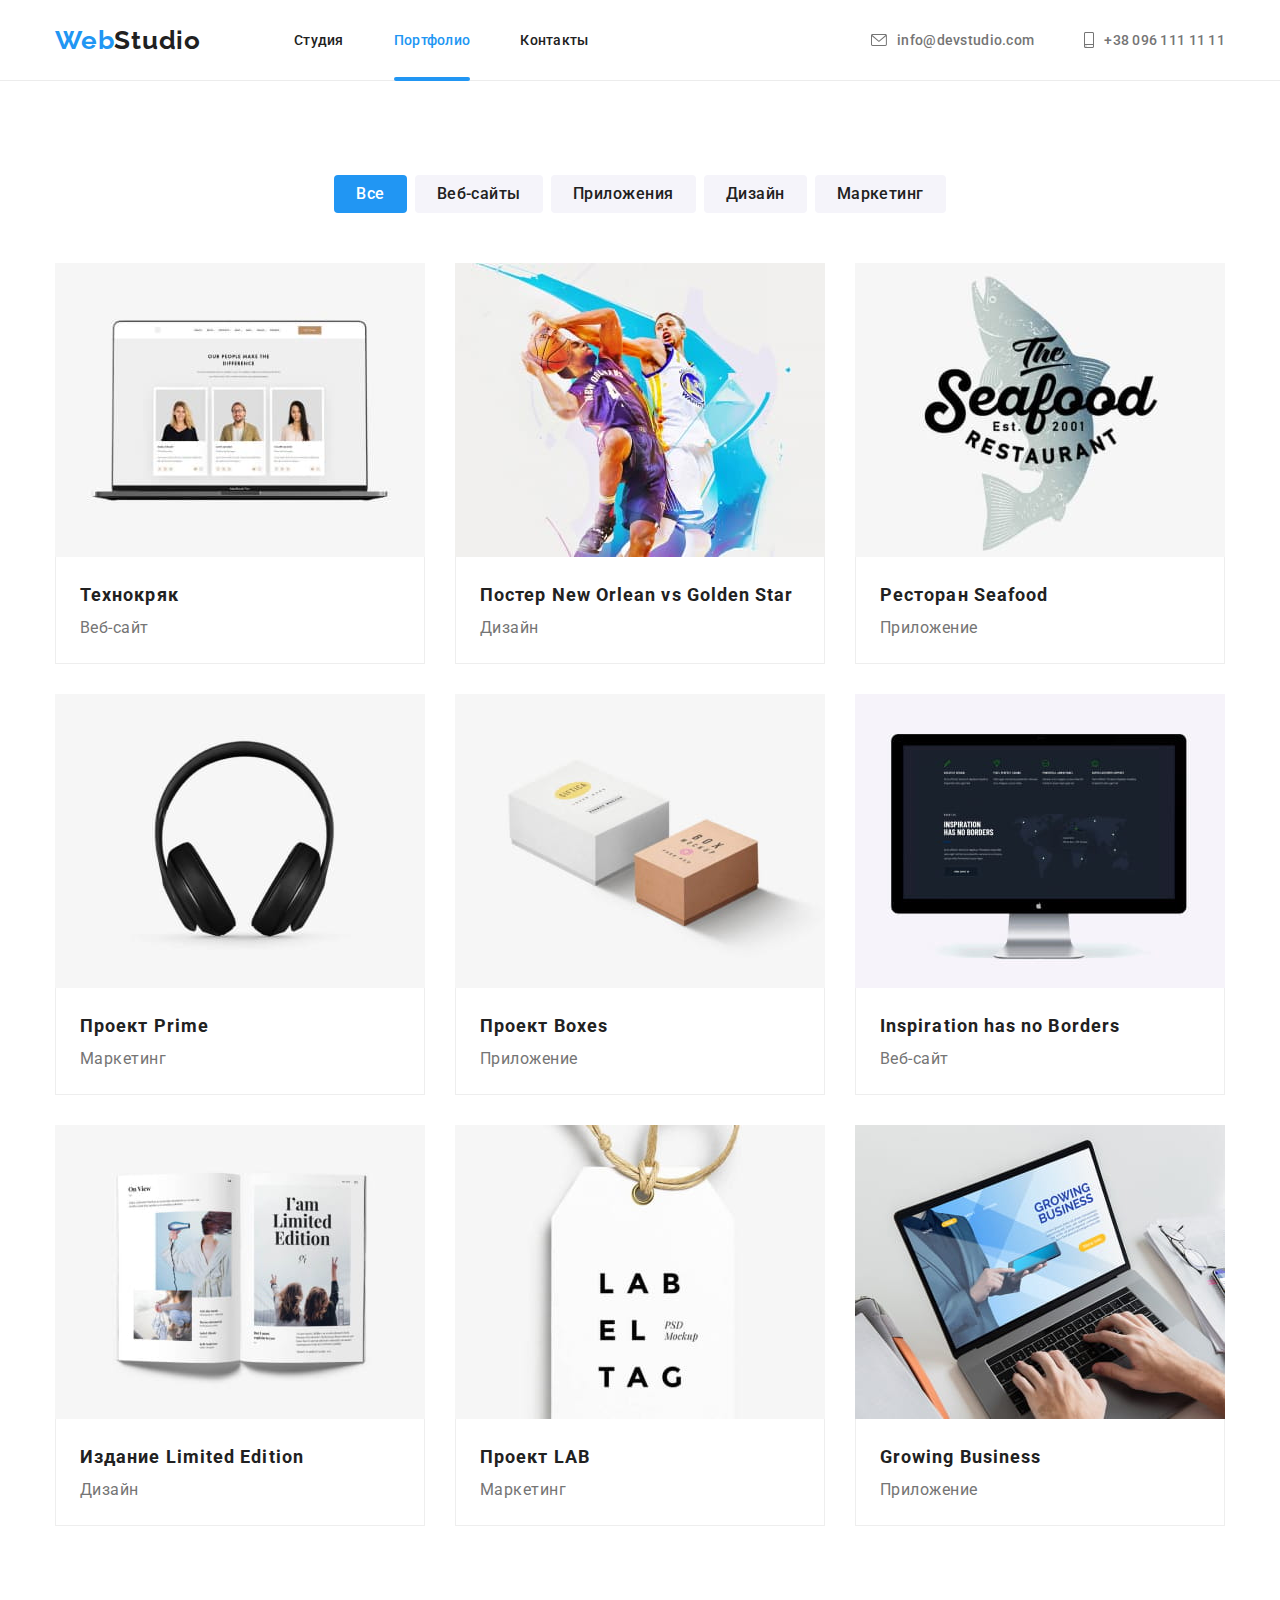
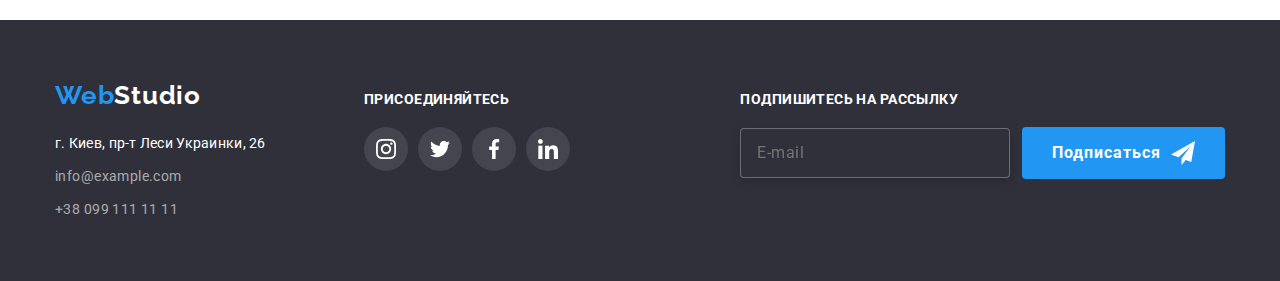
==== commit e1aa5098: "к сдаче" ====
--- a/portfolio.html
+++ b/portfolio.html
@@ -1,309 +1,465 @@
 <!DOCTYPE html>
 <html lang="ru">
-  <head>
-    <meta charset="UTF-8" />
-    <meta http-equiv="X-UA-Compatible" content="IE=edge" />
-    <meta name="viewport" content="width=device-width, initial-scale=1.0" />
+<head>
+    <meta charset="UTF-8">
+    <meta http-equiv="X-UA-Compatible" content="IE=edge">
+    <meta name="viewport" content="width=device-width, initial-scale=1.0">
     <title>WebStudio</title>
-    <link rel="preconnect" href="https://fonts.gstatic.com" />
-    <link
-      href="https://fonts.googleapis.com/css2?family=Raleway:wght@700&family=Roboto:wght@400;500;700;900&display=swap"
-      rel="stylesheet"
-    />
-    <link
-      rel="stylesheet"
-      href="https://cdnjs.cloudflare.com/ajax/libs/modern-normalize/1.1.0/modern-normalize.min.css"
-      integrity="sha512-wpPYUAdjBVSE4KJnH1VR1HeZfpl1ub8YT/NKx4PuQ5NmX2tKuGu6U/JRp5y+Y8XG2tV+wKQpNHVUX03MfMFn9Q=="
-      crossorigin="anonymous"
-      referrerpolicy="no-referrer"
-    />
-    <link rel="stylesheet" href="./css/main.min.css" />
-  </head>
+    <link rel="stylesheet" type="text/css" href="./css/main.min.css">
+    <link rel="preconnect" href="https://fonts.gstatic.com">
+    <link href="https://fonts.googleapis.com/css2?family=Raleway:wght@700&family=Roboto:wght@400;500;700;900&display=swap&subset=cyrillic" rel="stylesheet">
+        <link rel="stylesheet" href="https://cdnjs.cloudflare.com/ajax/libs/animate.css/4.1.1/animate.min.css" />
+</head>
+<body>
+    <!-- Header -->
+    <header class="header">
+        <div class="header__box container">
+            <nav class="header__menu">
+                <a class="logo" href="./index.html"><span class="logo--header-first">Web</span><span
+                        class="logo--header-second">Studio</span></a>
+                <!-- кнопка бургер -->
+                <button class="burger-btn is-open" data-menu-open>
+                    <svg class="burger-btn__icon" width="40" height="40">
+                        <use xlink:href="./images/icons.svg#icon-menu_40px"></use>
+                    </svg>
+                </button>
+    
+                <!-- список навигация -->
+                <ul class="header__menu-list">
+                    <li class="header__menu-item">
+                        <a class="header__menu-link" href="./index.html">Студия
+                            
+                        </a>
+                    </li>
+                    <li class="header__menu-item">
+                        <a class="header__menu-link header__menu-link--active" href="./portfolio.html">Портфолио
+                            <div class="header__line header__line--active animate__animated animate__zoomIn">
+                            </div>
+                         </a>
+                    </li>
+                    <li class="header__menu-item">
+                        <a class="header__menu-link" href="">Контакты</a>
+                    </li>
+                </ul>
+            </nav>
+            <ul class="header__contact-list">
+                <li class="header__contact-item">
+                    <a class="header__contact-link" href="mailto:info@devstudio.com">
+                        <svg class="header__contact-icon" width="16px" height="12px">
+                            <use xlink:href="./images/icons.svg#icon-envelopemail"></use>
+                        </svg>info@devstudio.com</a>
+                </li>
+                <li class="header__contact-item">
+                    <a class="header__contact-link" href="tel:+380961111111">
+                        <svg class="header__contact-icon" width="10px" height="16px">
+                            <use xlink:href="./images/icons.svg#icon-smartphone"></use>
+                        </svg>+38 096 111 11 11</a>
+                </li>
+            </ul>
+        </div>
+        <!-- Mobile-menu -->
+        <div class="mobile-menu" data-menu>
+            <div class="container mobile-menu__container">
+                <button class="mobile-menu__close-btn close-mobile" data-menu-close>
+                    <svg class="mobile-menu__close-icon" width="40" height="40">
+                        <use xlink:href="./images/icons.svg#icon-close_40px"></use>
+                    </svg>
+                </button>
+    
+                <ul class="nav-list">
+                    <li class="nav-list__item">
+                        <a href="./index.html" class="nav-list__link">Студия</a>
+                    </li>
+                    <li class="nav-list__item">
+                        <a href="./portfolio.html" class="nav-list__link nav-list__link--active">Портфолио</a>
+                    </li>
+                    <li class="nav-list__item">
+                        <a href="" class="nav-list__link">Контакты</a>
+                    </li>
+                </ul>
+    
+                <ul class="contacts-list">
+                    <li class="contacts-list__item">
+                        <a class="contacts-list__link contacts-list__link--tell" href="tel:+380961111111">
+                            +38 096 111 11 11
+                        </a>
+                    </li>
+                    <li class="contacts-list__item">
+                        <a class="contacts-list__link contacts-list__link--mail" href="mailto:info@devstudio.com">
+                            info@devstudio.com
+                        </a>
+                    </li>
+                </ul>
+    
+                <ul class="social-list">
+                    <li class="social-list__item">
+                        <a class="social-list__link" href="">Instagram</a>
+                    </li>
+                    <li class="social-list__item">
+                        <a class="social-list__link" href="">Twitter</a>
+                    </li>
+                    <li class="social-list__item">
+                        <a class="social-list__link" href="">Facebook</a>
+                    </li>
+                    <li class="social-list__item">
+                        <a class="social-list__link" href="">LinkedIn</a>
+                    </li>
+                </ul>
+            </div>
+        </div>
+    </header>
+    </header>
+<main>
+    <section class="portfolio">
+        <div class="container">
+        <!-- HERO-Portfolio -->
+        <h1 class="visually-hidden">Эффективные решения для вашего бизнеса портфолио</h1>
+        <!-- Список фильтров -->
+        <ul class="portfolo__list-btn">
+            <li class="portfolio__item-btn portfolio__item-btn--active" >
+                <button class="btn-portfolio" type="button">Все
 
-  <body>
-    <!-- <header class="header">
-      <div class="container header-container">
-        <nav class="nav">
-          <a class="logo link" href="./index.html">Web<span class="logo_black">Studio</span> </a>
-          <ul class="menu list">
-            <li class="menu__list">
-              <a class="menu__link link" href="./index.html">Студия</a>
+                </button>
             </li>
-            <li class="menu__list">
-              <a class="menu__link link current" href="./portfolio.html">Портфолио</a>
+            <li class="portfolio__item-btn" ><button class="btn-portfolio" type="button">Веб-сайты</button></li>
+            <li class="portfolio__item-btn" ><button class="btn-portfolio" type="button">Приложения</button></li>
+            <li class="portfolio__item-btn" ><button class="btn-portfolio" type="button">Дизайн</button></li>
+            <li class="portfolio__item-btn" ><button class="btn-portfolio" type="button">Маркетинг</button></li>
+        </ul>
+        <!-- Список портфолио -->
+        <ul class="portfolio__industries-list">
+            <li class="portfolio__industries-item"><a class="portfolio__industries-link" href="">
+               <div class="portfolio__industries-img">
+                   
+                    <picture>
+                        <source media="(min-width: 1200px)" srcset="./images/desktop/portfolio/img.jpg 1x,
+                                                        ./images/desktop/portfolio/img@2x.jpg 2x">
+                        <source media="(min-width: 1200px)" srcset="./images/desktop/portfolio/img.webp 1x,
+                                                        ./images/desktop/portfolio/img@2x.webp 2x">
+                    
+                        <source media="(min-width: 768px)" srcset="./images/tablet/portfolio/img.jpg 1x,
+                                                                    ./images/tablet/portfolio/img@2x.jpg 2x">
+                        <source media="(min-width: 768px)" srcset="./images/tablet/portfolio/img.webp 1x,
+                                                                     ./images/tablet/portfolio/img@2x.webp 2x">
+                    
+                        <source media="(min-width: 450px)" srcset="./images/mobile/portfolio/img.jpg 1x,
+                                                        ./images/mobile/portfolio/img@2x.jpg 2x">
+                    
+                        <source media="(min-width: 450px)" srcset="./images/mobile/portfolio/img.webp 1x,
+                                                        ./images/mobile/portfolio/img@2x.webp 2x">
+                        <img src="./images/desktop/portfolio/img.jpg" alt="Технокряк">
+                    
+                    </picture>
+                <p class="portfolio__thumb portfolio__overlay-text">Технокряк это современная площадка распространения коронавируса. Компании используют эту платформу для цифрового
+                шпионажа и атак на защищённые сервера конкурентов.</p></div>
+                <div class="portfolio__box"> <h3 class="portfolio__title">Технокряк</h3>
+                <p class="portfolio__classification">Веб-сайт</p></div></a>
             </li>
-            <li class="menu__list">
-              <a class="menu__link link" href="">Контакты</a>
+            <li class="portfolio__industries-item"><a class="portfolio__industries-link" href="">
+                <div class="portfolio__industries-img">
+                         <picture>
+                        <source media="(min-width: 1200px)" srcset="./images/desktop/portfolio/img-1.jpg 1x,
+                                                                            ./images/desktop/portfolio/img-1@2x.jpg 2x">
+                        <source media="(min-width: 1200px)" srcset="./images/desktop/portfolio/img-1.webp 1x,
+                                                                            ./images/desktop/portfolio/img-1@2x.webp 2x">
+                    
+                        <source media="(min-width: 768px)" srcset="./images/tablet/portfolio/img-1.jpg 1x,
+                                                                            ./images/tablet/portfolio/img-1@2x.jpg 2x">
+                        <source media="(min-width: 768px)" srcset="./images/tablet/portfolio/img-1.webp 1x,
+                                                                            ./images/tablet/portfolio/img-1@2x.webp 2x">
+                    
+                        <source media="(min-width: 450px)" srcset="./images/mobile/portfolio/img-1.jpg 1x,
+                                                                            ./images/mobile/portfolio/img-1@2x.jpg 2x">
+                    
+                        <source media="(min-width: 450px)" srcset="./images/mobile/portfolio/img-1.webp 1x,
+                                                                            ./images/mobile/portfolio/img-1@2x.webp 2x">
+                        <img src="./images/desktop/portfolio/img-1.jpg" alt="Постер New Orlean vs Golden Star">
+                   
+                     </picture>
+                    
+                            <p class="portfolio__thumb portfolio__overlay-text">Технокряк это современная площадка распространения коронавируса. Компании используют эту платформу для цифрового
+                        шпионажа и атак на защищённые сервера конкурентов.</p>
+                    </div>
+                <div class="portfolio__box"> <h3 class="portfolio__title">Постер <span lang="en">New Orlean vs Golden Star</span> </h3>
+                <p class="portfolio__classification">Дизайн</p></div></a>
             </li>
-          </ul>
-        </nav>
-        <ul class="header__contacts list">
-          <li class="header__contacts-list">
-            <a class="header__contacts-mail-link link" href="mailto:info@devstudio.com">
-              <svg class="header__icon-mail">
-                <use href="./imeges/svg/svg.svg#icon-envelope"></use>
-              </svg>
-              info@devstudio.com
-            </a>
-          </li>
-          <li class="header__contacts-list">
-            <a class="header__contacts-phone-link link" href="tel:+380961111111">
-              <svg class="header__icon-tel">
-                <use href="./imeges/svg/svg.svg#icon-smartphone" height="16" width="10"></use>
-              </svg>
-              +38 096 111 11 11</a
-            >
-          </li>
+            <li class="portfolio__industries-item"><a class="portfolio__industries-link" href="">
+                <div class="portfolio__industries-img">
+                    <picture>
+                        <source media="(min-width: 1200px)" srcset="./images/desktop/portfolio/img-2.jpg 1x,
+                                                                    ./images/desktop/portfolio/img-2@2x.jpg 2x">
+                        <source media="(min-width: 1200px)" srcset="./images/desktop/portfolio/img-2.webp 1x,
+                                                                   ./images/desktop/portfolio/img-2@2x.webp 2x">
+                    
+                        <source media="(min-width: 768px)" srcset="./images/tablet/portfolio/img-2.jpg 1x,
+                                                                  ./images/tablet/portfolio/img-2@2x.jpg 2x">
+                        <source media="(min-width: 768px)" srcset="./images/tablet/portfolio/img-2.webp 1x,
+                                                                   ./images/tablet/portfolio/img-2@2x.webp 2x">
+                    
+                        <source media="(min-width: 450px)" srcset="./images/mobile/portfolio/img-2.jpg 1x,
+                                                                  ./images/mobile/portfolio/img-2@2x.jpg 2x">
+                    
+                        <source media="(min-width: 450px)" srcset="./images/mobile/portfolio/img-2.webp 1x,
+                                                                   ./images/mobile/portfolio/img-2@2x.webp 2x">
+                        <img src="./images/desktop/portfolio/img-2.jpg" alt="Ресторан Seafood">
+                    
+                    </picture>
+                  
+                <p class="portfolio__thumb portfolio__overlay-text">Технокряк это современная площадка распространения коронавируса. Компании используют эту платформу для цифрового
+                шпионажа и атак на защищённые сервера конкурентов.</p>
+                </div>
+                <div class="portfolio__box"> <h3 class="portfolio__title">Ресторан <span lang="en">Seafood</span></h3>
+                <p class="portfolio__classification">Приложение</p></div>
+            </a></li>
+            <li class="portfolio__industries-item"><a class="portfolio__industries-link" href="">
+                <div class="portfolio__industries-img">
+                    <picture>
+                        <source media="(min-width: 1200px)" srcset="./images/desktop/portfolio/img-3.jpg 1x,
+                                                                                        ./images/desktop/portfolio/img-3@2x.jpg 2x">
+                        <source media="(min-width: 1200px)" srcset="./images/desktop/portfolio/img-3.webp 1x,
+                                                                                       ./images/desktop/portfolio/img-3@2x.webp 2x">
+                    
+                        <source media="(min-width: 768px)" srcset="./images/tablet/portfolio/img-3.jpg 1x,
+                                                                                      ./images/tablet/portfolio/img-3@2x.jpg 2x">
+                        <source media="(min-width: 768px)" srcset="./images/tablet/portfolio/img-3.webp 1x,
+                                                                                       ./images/tablet/portfolio/img-3@2x.webp 2x">
+                    
+                        <source media="(min-width: 450px)" srcset="./images/mobile/portfolio/img-3.jpg 1x,
+                                                                                      ./images/mobile/portfolio/img-3@2x.jpg 2x">
+                    
+                        <source media="(min-width: 450px)" srcset="./images/mobile/portfolio/img-3.webp 1x,
+                                                                                       ./images/mobile/portfolio/img-3@2x.webp 2x">
+                        <img src="./images/desktop/portfolio/img-3.jpg" alt="Проект Prime">
+                    
+                    </picture>
+                    
+                <p class="portfolio__thumb portfolio__overlay-text">Технокряк это современная площадка распространения коронавируса. Компании используют эту платформу для цифрового
+                шпионажа и атак на защищённые сервера конкурентов.</p>
+                </div>
+                <div class="portfolio__box"> <h3 class="portfolio__title">Проект <span lang="en">Prime</span> </h3>
+                <p class="portfolio__classification">Маркетинг</p></div>
+            </a></li>
+            <li class="portfolio__industries-item"><a class="portfolio__industries-link" href="">
+                <div class="portfolio__industries-img">
+                    <picture>
+                        <source media="(min-width: 1200px)" srcset="./images/desktop/portfolio/img-4.jpg 1x,
+                                                                                        ./images/desktop/portfolio/img-4@2x.jpg 2x">
+                        <source media="(min-width: 1200px)" srcset="./images/desktop/portfolio/img-4.webp 1x,
+                                                                                       ./images/desktop/portfolio/img-4@2x.webp 2x">
+                    
+                        <source media="(min-width: 768px)" srcset="./images/tablet/portfolio/img-4.jpg 1x,
+                                                                                      ./images/tablet/portfolio/img-4@2x.jpg 2x">
+                        <source media="(min-width: 768px)" srcset="./images/tablet/portfolio/img-4.webp 1x,
+                                                                                       ./images/tablet/portfolio/img-4@2x.webp 2x">
+                    
+                        <source media="(min-width: 450px)" srcset="./images/mobile/portfolio/img-4.jpg 1x,
+                                                                                      ./images/mobile/portfolio/img-4@2x.jpg 2x">
+                    
+                        <source media="(min-width: 450px)" srcset="./images/mobile/portfolio/img-4.webp 1x,
+                                                                                       ./images/mobile/portfolio/img-4@2x.webp 2x">
+                        <img src="./images/desktop/portfolio/img-4.jpg" alt="Проект Boxes">
+                    
+                    </picture>
+         
+                <p class="portfolio__thumb portfolio__overlay-text">Технокряк это современная площадка распространения коронавируса. Компании используют эту платформу для цифрового
+                шпионажа и атак на защищённые сервера конкурентов.</p>
+                </div>
+                <div class="portfolio__box"> <h3 class="portfolio__title">Проект <span lang="en">Boxes</span></h3>
+                <p class="portfolio__classification">Приложение</p></div>
+            </a></li>
+            <li class="portfolio__industries-item"><a class="portfolio__industries-link" href="">
+                <div class="portfolio__industries-img">
+                    <picture>
+                        <source media="(min-width: 1200px)" srcset="./images/desktop/portfolio/img-5.jpg 1x,
+                                                                                        ./images/desktop/portfolio/img-5@2x.jpg 2x">
+                        <source media="(min-width: 1200px)" srcset="./images/desktop/portfolio/img-5.webp 1x,
+                                                                                       ./images/desktop/portfolio/img-5@2x.webp 2x">
+                    
+                        <source media="(min-width: 768px)" srcset="./images/tablet/portfolio/img-5.jpg 1x,
+                                                                                      ./images/tablet/portfolio/img-5@2x.jpg 2x">
+                        <source media="(min-width: 768px)" srcset="./images/tablet/portfolio/img-5.webp 1x,
+                                                                                       ./images/tablet/portfolio/img-5@2x.webp 2x">
+                    
+                        <source media="(min-width: 450px)" srcset="./images/mobile/portfolio/img-5.jpg 1x,
+                                                                                      ./images/mobile/portfolio/img-5@2x.jpg 2x">
+                    
+                        <source media="(min-width: 450px)" srcset="./images/mobile/portfolio/img-5.webp 1x,
+                                                                                       ./images/mobile/portfolio/img-5@2x.webp 2x">
+                        <img src="./images/desktop/portfolio/img-5.jpg" alt="Inspiration has no Borders">
+                    
+                    </picture>
+
+                <p class="portfolio__thumb portfolio__overlay-text">Технокряк это современная площадка распространения коронавируса. Компании используют эту платформу для цифрового
+                шпионажа и атак на защищённые сервера конкурентов.</p>
+                </div>
+                <div class="portfolio__box"> <h3 class="portfolio__title" lang="en">Inspiration has no Borders</h3>
+                <p class="portfolio__classification">Веб-сайт</p></div>
+            </a></li>
+            <li class="portfolio__industries-item"><a class="portfolio__industries-link" href="">
+                <div class="portfolio__industries-img">
+                    <picture>
+                        <source media="(min-width: 1200px)" srcset="./images/desktop/portfolio/img-6.jpg 1x,
+                                                                                        ./images/desktop/portfolio/img-6@2x.jpg 2x">
+                        <source media="(min-width: 1200px)" srcset="./images/desktop/portfolio/img-6.webp 1x,
+                                                                                       ./images/desktop/portfolio/img-6@2x.webp 2x">
+                    
+                        <source media="(min-width: 768px)" srcset="./images/tablet/portfolio/img-6.jpg 1x,
+                                                                                      ./images/tablet/portfolio/img-6@2x.jpg 2x">
+                        <source media="(min-width: 768px)" srcset="./images/tablet/portfolio/img-6.webp 1x,
+                                                                                       ./images/tablet/portfolio/img-6@2x.webp 2x">
+                    
+                        <source media="(min-width: 450px)" srcset="./images/mobile/portfolio/img-6.jpg 1x,
+                                                                                      ./images/mobile/portfolio/img-6@2x.jpg 2x">
+                    
+                        <source media="(min-width: 450px)" srcset="./images/mobile/portfolio/img-6.webp 1x,
+                                                                                       ./images/mobile/portfolio/img-6@2x.webp 2x">
+                        <img src="./images/desktop/portfolio/img-6.jpg" alt="Издание Limited Edition">
+                    
+                    </picture>
+                
+                <p class="portfolio__thumb portfolio__overlay-text">Технокряк это современная площадка распространения коронавируса. Компании используют эту платформу для цифрового
+                шпионажа и атак на защищённые сервера конкурентов.</p>
+                </div>
+                <div class="portfolio__box"><h3 class="portfolio__title">Издание <span lang="en">Limited Edition</span></h3>
+                <p class="portfolio__classification">Дизайн</p></div>
+            </a></li>
+            <li class="portfolio__industries-item"><a class="portfolio__industries-link" href="">
+                <div class="portfolio__industries-img">
+                    <picture>
+                        <source media="(min-width: 1200px)" srcset="./images/desktop/portfolio/img-7.jpg 1x,
+                                                                                        ./images/desktop/portfolio/img-7@2x.jpg 2x">
+                        <source media="(min-width: 1200px)" srcset="./images/desktop/portfolio/img-7.webp 1x,
+                                                                                       ./images/desktop/portfolio/img-7@2x.webp 2x">
+                    
+                        <source media="(min-width: 768px)" srcset="./images/tablet/portfolio/img-7.jpg 1x,
+                                                                                      ./images/tablet/portfolio/img-7@2x.jpg 2x">
+                        <source media="(min-width: 768px)" srcset="./images/tablet/portfolio/img-7.webp 1x,
+                                                                                       ./images/tablet/portfolio/img-7@2x.webp 2x">
+                    
+                        <source media="(min-width: 450px)" srcset="./images/mobile/portfolio/img-7.jpg 1x,
+                                                                                      ./images/mobile/portfolio/img-7@2x.jpg 2x">
+                    
+                        <source media="(min-width: 450px)" srcset="./images/mobile/portfolio/img-7.webp 1x,
+                                                                                       ./images/mobile/portfolio/img-7@2x.webp 2x">
+                        <img src="./images/desktop/portfolio/img-7.jpg" alt="Проект LAB">
+                    
+                    </picture>
+                    
+                <p class="portfolio__thumb portfolio__overlay-text">Технокряк это современная площадка распространения коронавируса.Компании используют эту платформу для цифрового
+                шпионажа и атак на защищённые сервера конкурентов.</p>
+                </div>
+                <div class="portfolio__box"> <h3 class="portfolio__title">Проект <span lang="en">LAB</span></h3>
+                <p class="portfolio__classification">Маркетинг</p></div>
+            </a></li>
+            <li class="portfolio__industries-item"><a class="portfolio__industries-link" href="">
+                <div class="portfolio__industries-img">
+                    <picture>
+                        <source media="(min-width: 1200px)" srcset="./images/desktop/portfolio/img-8.jpg 1x,
+                                                                                        ./images/desktop/portfolio/img-8@2x.jpg 2x">
+                        <source media="(min-width: 1200px)" srcset="./images/desktop/portfolio/img-8.webp 1x,
+                                                                                       ./images/desktop/portfolio/img-8@2x.webp 2x">
+                    
+                        <source media="(min-width: 768px)" srcset="./images/tablet/portfolio/img-8.jpg 1x,
+                                                                                      ./images/tablet/portfolio/img-8@2x.jpg 2x">
+                        <source media="(min-width: 768px)" srcset="./images/tablet/portfolio/img-8.webp 1x,
+                                                                                       ./images/tablet/portfolio/img-8@2x.webp 2x">
+                    
+                        <source media="(min-width: 450px)" srcset="./images/mobile/portfolio/img-8.jpg 1x,
+                                                                                      ./images/mobile/portfolio/img-8@2x.jpg 2x">
+                    
+                        <source media="(min-width: 450px)" srcset="./images/mobile/portfolio/img-8.webp 1x,
+                                                                                       ./images/mobile/portfolio/img-8@2x.webp 2x">
+                        <img src="./images/desktop/portfolio/img-8.jpg" alt="Growing Business">
+                    
+                    </picture>
+
+
+                <p class="portfolio__thumb portfolio__overlay-text">Технокряк это современная площадка распространения коронавируса. Компании используют эту платформу для цифрового
+                шпионажа и атак на защищённые сервера конкурентов.</p>
+                </div>
+                <div class="portfolio__box"> <h3 class="portfolio__title" lang="en">Growing Business</h3>
+                <p class="portfolio__classification">Приложение</p></div>
+            </a></li>
         </ul>
-      </div>
-    </header> -->
-    <main>
-      <section class="portfolio-section-btn">
-        <div class="container">
-          <!--скрыть заголовок-->
-          <h1 hidden>Примеры наших работ</h1>
-          <ul class="portfolio-btn list">
-            <li class="portfolio-btn-item">
-              <button type="button" class="modal-button-portfolio">Все</button>
-            </li>
-            <li class="portfolio-btn-item">
-              <button type="button" class="modal-button-portfolio">Веб-сайты</button>
-            </li>
-            <li class="portfolio-btn-item">
-              <button type="button" class="modal-button-portfolio">Приложения</button>
-            </li>
-            <li class="portfolio-btn-item">
-              <button type="button" class="modal-button-portfolio">Дизайн</button>
-            </li>
-            <li class="portfolio-btn-item">
-              <button type="button" class="modal-button-portfolio">Маркетинг</button>
-            </li>
-          </ul>
+        </div>
+    </section>
+</main>
+<!-- Footer -->
+    <footer class="footer">
+        <div class="container footer__box">
+            <div class="footer__contacts-wrapper">
+                <div class="footer__adress">
+                    <a class="logo footer__logo" href="./index.html"><span class="logo--footer-first">Web</span><span
+                            class="logo--footer-second">Studio</span></a>
+                    <address>
+                        <ul class="footer__list">
+                            <li class="footer__item">
+                                <a href="https://goo.gl/maps/SxN2yB6NeiDHtefY7" class="footer__map" target="_blank"
+                                    rel="noopener noreferrer">г. Киев, пр-т Леси Украинки, 26</a>
+                            </li>
+                            <li class="footer__item">
+                                <a href="mailto:info@example.com" class="footer__link">info@example.com</a>
+                            </li>
+                            <li class="footer__item">
+                                <a href="tel:+380991111111" class="footer__link">+38 099 111 11 11</a>
+                            </li>
+                        </ul>
+                    </address>
+                </div>
+                <div class="footer__social">
+                    <p class="footer__social-name">Присоединяйтесь</p>
+                    <ul class="footer__social-list">
+                        <li class="footer__social-item">
+                            <a class="footer__social-link" href="">
+                                <svg class="footer__social-icon" width="20px" height="20px">
+                                    <use xlink:href="./images/icons.svg#icon-instagram1"></use>
+                                </svg>
+                            </a>
+                        </li>
+                        <li class="footer__social-item">
+                            <a class="footer__social-link" href="">
+                                <svg class="footer__social-icon" width="20px" height="20px">
+                                    <use xlink:href="./images/icons.svg#icon-twitter1"></use>
+                                </svg>
+                            </a>
+                        </li>
+                        <li class="footer__social-item">
+                            <a class="footer__social-link" href="">
+                                <svg class="footer__social-icon" width="20px" height="20px">
+                                    <use xlink:href="./images/icons.svg#icon-facebook1"></use>
+                                </svg>
+                            </a>
+                        </li>
+                        <li class="footer__social-item">
+                            <a class="footer__social-link" href="">
+                                <svg class="footer__social-icon" width="20px" height="20px">
+                                    <use xlink:href="./images/icons.svg#icon-linkedin1"></use>
+                                </svg>
+                            </a>
+                        </li>
+                    </ul>
+                </div>
+            </div>
+            <div class="footer__form-box">
+                <p class="footer__form-title">Подпишитесь на рассылку</p>
+                <form class="footer__form-send" action="" method="POST" autocomplete="off">
+                    <label class="footer__form-boxsend">
+                        <input class="footer__form-input" type="email" id="email" placeholder="E-mail" required>
+    
+                    </label>
+                    <button class="footer__form-sendbtn" type="submit">Подписаться
+                        <svg class="footer__form-icon" width="24px" height="24px">
+                            <use xlink:href="./images/icons.svg#icon-icon-send"></use>
+                        </svg></button>
+                </form>
+            </div>
+        </div>
+    </footer>
+    <!--end footer -->
+    <script src="./js/modal.js"></script>
+    <script src="./js/imask.js"></script>
+    <script src="./js/mobile-menu.js"></script>
+    <script src="./js/menu.js"></script>
+</body>
 
-          <!-- <ul class="portfolio-list list">
-            <li class="portfolio-list-item">
-              <a class="portfolio-list-item-link link" href="">
-                <div class="portfolio-list-item-overlay">
-                  <img src="./imeges/portfolio/img.jpg" alt="" width="370" />
-                  <p class="overlay">
-                    Технокряк это современная площадка распространения коронавируса. Компании
-                    используют эту платформу для цифрового шпионажа и атак на защищённые сервера
-                    конкурентов.
-                  </p>
-                </div>
-                <div class="portfolio-box">
-                  <h2 class="list-portfolio">Технокряк</h2>
-                  <p class="list-portfolio-category">Веб-сайт</p>
-                </div>
-              </a>
-            </li>
-            <li class="portfolio-list-item">
-              <a class="portfolio-list-item-link link" href="">
-                <div class="portfolio-list-item-overlay">
-                  <img src="./imeges/portfolio/img-1.jpg" alt="" width="370" />
-                  <p class="overlay">
-                    Технокряк это современная площадка распространения коронавируса. Компании
-                    используют эту платформу для цифрового шпионажа и атак на защищённые сервера
-                    конкурентов.
-                  </p>
-                </div>
-                <div class="portfolio-box">
-                  <h2 class="list-portfolio">Постер New Orlean vs Golden Star</h2>
-                  <p class="list-portfolio-category">Дизайн</p>
-                </div>
-              </a>
-            </li>
-            <li class="portfolio-list-item">
-              <a class="portfolio-list-item-link link" href="">
-                <div class="portfolio-list-item-overlay">
-                  <img src="./imeges/portfolio/img-2.jpg" alt="" width="370" />
-                  <p class="overlay">
-                    Технокряк это современная площадка распространения коронавируса. Компании
-                    используют эту платформу для цифрового шпионажа и атак на защищённые сервера
-                    конкурентов.
-                  </p>
-                </div>
-                <div class="portfolio-box">
-                  <h2 class="list-portfolio">Ресторан Seafood</h2>
-                  <p class="list-portfolio-category">Приложение</p>
-                </div>
-              </a>
-            </li>
-            <li class="portfolio-list-item">
-              <a class="portfolio-list-item-link link" href="">
-                <div class="portfolio-list-item-overlay">
-                  <img src="./imeges/portfolio/img-3.jpg" alt="" width="370" />
-                  <p class="overlay">
-                    Технокряк это современная площадка распространения коронавируса. Компании
-                    используют эту платформу для цифрового шпионажа и атак на защищённые сервера
-                    конкурентов.
-                  </p>
-                </div>
-                <div class="portfolio-box">
-                  <h2 class="list-portfolio">Проект Prime</h2>
-                  <p class="list-portfolio-category">Маркетинг</p>
-                </div>
-              </a>
-            </li>
-            <li class="portfolio-list-item">
-              <a class="portfolio-list-item-link link" href="">
-                <div class="portfolio-list-item-overlay">
-                  <img src="./imeges/portfolio/img-4.jpg" alt="" width="370" />
-                  <p class="overlay">
-                    Технокряк это современная площадка распространения коронавируса. Компании
-                    используют эту платформу для цифрового шпионажа и атак на защищённые сервера
-                    конкурентов.
-                  </p>
-                </div>
-                <div class="portfolio-box">
-                  <h2 class="list-portfolio">Проект Boxes</h2>
-                  <p class="list-portfolio-category">Приложение</p>
-                </div>
-              </a>
-            </li>
-            <li class="portfolio-list-item">
-              <a class="portfolio-list-item-link link" href="">
-                <div class="portfolio-list-item-overlay">
-                  <img src="./imeges/portfolio/img-5.jpg" alt="" width="370" />
-                  <p class="overlay">
-                    Технокряк это современная площадка распространения коронавируса. Компании
-                    используют эту платформу для цифрового шпионажа и атак на защищённые сервера
-                    конкурентов.
-                  </p>
-                </div>
-                <div class="portfolio-box">
-                  <h2 class="list-portfolio">Inspiration has no Borders</h2>
-                  <p class="list-portfolio-category">Веб-сайт</p>
-                </div>
-              </a>
-            </li>
-            <li class="portfolio-list-item">
-              <a class="portfolio-list-item-link link" href="">
-                <div class="portfolio-list-item-overlay">
-                  <img src="./imeges/portfolio/img-6.jpg" alt="" width="370" />
-                  <p class="overlay">
-                    Технокряк это современная площадка распространения коронавируса. Компании
-                    используют эту платформу для цифрового шпионажа и атак на защищённые сервера
-                    конкурентов.
-                  </p>
-                </div>
-                <div class="portfolio-box">
-                  <h2 class="list-portfolio">Издание Limited Edition</h2>
-                  <p class="list-portfolio-category">Дизайн</p>
-                </div>
-              </a>
-            </li>
-            <li class="portfolio-list-item">
-              <a class="portfolio-list-item-link link" href="">
-                <div class="portfolio-list-item-overlay">
-                  <img src="./imeges/portfolio/img-7.jpg" alt="" width="370" />
-                  <p class="overlay">
-                    Технокряк это современная площадка распространения коронавируса. Компании
-                    используют эту платформу для цифрового шпионажа и атак на защищённые сервера
-                    конкурентов.
-                  </p>
-                </div>
-                <div class="portfolio-box">
-                  <h2 class="list-portfolio">Проект LAB</h2>
-                  <p class="list-portfolio-category">Маркетинг</p>
-                </div>
-              </a>
-            </li>
-            <li class="portfolio-list-item">
-              <a class="portfolio-list-item-link link" href="">
-                <div class="portfolio-list-item-overlay">
-                  <img src="./imeges/portfolio/img-8.jpg" alt="" width="370" />
-                  <p class="overlay">
-                    Технокряк это современная площадка распространения коронавируса. Компании
-                    используют эту платформу для цифрового шпионажа и атак на защищённые сервера
-                    конкурентов.
-                  </p>
-                </div>
-                <div class="portfolio-box">
-                  <h2 class="list-portfolio">Growing Business</h2>
-                  <p class="list-portfolio-category">Приложение</p>
-                </div>
-              </a>
-            </li>
-          </ul>
-        </div>
-      </section> -->
-    </main>
-    <footer class="footer">
-      <div class="container footer-container">
-        <div class="address-box">
-          <a class="logo link" href="./index.html">Web<span class="logo-white">Studio</span></a>
-          <address class="address">
-            <ul class="address__list list">
-              <li class="footer-list-item">
-                <a
-                  class="footer-list-address link"
-                  href="https://goo.gl/maps/URizzxRPcftidG8c9"
-                  target="_blank"
-                  rel="nooperer noreferrer"
-                  >г.Киев бул. Леси Украинки 26</a
-                >
-              </li>
-              <li class="footer-list-item">
-                <a class="footer-link-mail link" href="mailto:info@devstudio.com"
-                  >info@devstudio.com</a
-                >
-              </li>
-              <li class="footer-list-item">
-                <a class="footer-link-tel link" href="tel:+380961111111">+38 096 111 11 11</a>
-              </li>
-            </ul>
-          </address>
-        </div>
-        <div class="footer-social-container">
-          <p class="footer-social-titel">присоединяйтесь</p>
-          <ul class="footer-social-list list">
-            <li class="footer-social-list-item">
-              <a class="footer-social-list-link" href="">
-                <svg class="footer-social-list-icon">
-                  <use href="./imeges/svg/svg.svg#icon-instagram"></use>
-                </svg>
-              </a>
-            </li>
-            <li class="footer-social-list-item">
-              <a class="footer-social-list-link" href="">
-                <svg class="footer-social-list-icon">
-                  <use href="./imeges/svg/svg.svg#icon-twitter"></use>
-                </svg>
-              </a>
-            </li>
-            <li class="footer-social-list-item">
-              <a href="" class="footer-social-list-link">
-                <svg class="footer-social-list-icon">
-                  <use href="./imeges/svg/svg.svg#icon-facebook-1"></use>
-                </svg>
-              </a>
-            </li>
-            <li class="footer-social-list-item">
-              <a href="" class="footer-social-list-link">
-                <svg class="footer-social-list-icon">
-                  <use href="./imeges/svg/svg.svg#icon-linkedin"></use>
-                </svg>
-              </a>
-            </li>
-          </ul>
-        </div>
-    <!-- Form subckribe -->
-    <div class="subscribe">
-    <form action="#" class="subscribe-form"></form>
-          <p class="subscribe-titel">Подпишитесь на рассылку</p>
-          <div class="sybscribe-box">
-            <input type="email" class="subscribe-mail" name="subscribe-mail" placeholder="E-mail" />
-            <button type="submit" class="subscribe-btn">
-              Подписаться
-              <svg class="subscribe-icon" height="24px" width="24px">
-                <use href="./imeges/svg/svg.svg#icon-icon-send"></use>
-              </svg>
-            </button>
-          </div>
-        </form>
-        </div>
-      </div>
-    </footer>
-  </body>
-</html>
+</html>--- a/css/main.min.css
+++ b/css/main.min.css
@@ -1,2 +1,2 @@
-:root{--main-font: 'Roboto', sans-serif;--secondary-font: 'Raleway';--accent-color: #2196f3;--background-color: #2f303a;--contact-head: #757575;--titel-hero-button: #ffffff;--bacground-button: #f5f4fa;--border-portfolio: #eeeeee;--fill: #afb1b8}.visually-hidden{position:absolute !important;clip:rect(1px 1px 1px 1px);clip:rect(1px, 1px, 1px, 1px);padding:0 !important;border:0 !important;height:1px !important;width:1px !important;overflow:hidden}h1,h2,h3,h4,h5,h6,p{margin-top:0;margin-bottom:0}ul,ol{margin-top:0;margin-bottom:0;padding-left:0}img{display:block}body{font-family:var(--main-font)}.list{list-style:none}.link{text-decoration:none}.container{width:100%;margin:0 auto;padding-left:15px;padding-right:15px}@media screen and (min-width: 480px){.container{max-width:480px}}@media screen and (min-width: 768px){.container{max-width:768px}}@media screen and (min-width: 1200px){.container{max-width:1200px}}.modal-button{border-radius:4px;font-family:inherit;font-weight:700;font-size:16px;line-height:1.87;display:flex;align-items:center;text-align:center;letter-spacing:0.06em;cursor:pointer;background:var(--accent-color);padding:10px 32px;margin-right:auto;margin-left:auto;box-shadow:0px 4px 4px rgba(0,0,0,0.15);border-radius:4px;border-color:transparent;color:var(--titel-hero-button)}.social-list-icon{width:20px;height:20px}.social-list-link{display:flex;justify-content:center;align-items:center;width:44px;height:44px;border-radius:50%;background-color:#ffffff;fill:var(--fill);transition-property:background-color, fill;transition-duration:250ms;transition-timing-function:cubic-bezier(0.4, 0, 0.2, 1);transition-delay:0ms}.social-list-link:hover,.social-list-link:focus{background-color:var(--accent-color);fill:#ffffff}.social-list{display:flex;justify-content:space-between;margin-top:16px;width:206px;margin:0 auto}.footer-social-list-item:not(:last-child){margin-right:10px}.footer-social-list{display:flex;justify-content:center;padding-bottom:60px}.footer-social-list-icon{width:20px;height:20px;fill:var(--titel-hero-button);transition-property:fill;transition-duration:250ms;transition-timing-function:cubic-bezier(0.4, 0, 0.2, 1);transition-delay:0ms}.footer-social-list-icon:hover{fill:white}.footer-social-list-link{display:flex;justify-content:center;align-items:center;width:44px;height:44px;border-radius:50%;background:rgba(255,255,255,0.1);transition-property:fill, background-color;transition-duration:250ms;transition-timing-function:cubic-bezier(0.4, 0, 0.2, 1);transition-delay:0ms}.footer-social-list-link:hover,.footer-social-list-link:focus{fill:white;background-color:var(--accent-color)}.footer-social-titel{text-align:center;text-transform:uppercase;font-weight:700;font-size:14px;line-height:1.14;letter-spacing:0.03em;color:var(--titel-hero-button);margin-bottom:20px}.backdrop{position:fixed;top:0;left:0;width:100%;height:100%;background-color:rgba(0,0,0,0.2);transition-property:opacity, visibility;transition-duration:250ms;transition-timing-function:cubic-bezier(0.4, 0, 0.2, 1);transition-delay:0ms}.is-hidden{opacity:0;visibility:hidden;pointer-events:none}.modal{width:528px;height:581px;background:#ffffff;box-shadow:0px 1px 3px rgba(0,0,0,0.12),0px 1px 1px rgba(0,0,0,0.14),0px 2px 1px rgba(0,0,0,0.2);border-radius:4px;position:absolute;top:50%;left:50%;transform:translate(-50%, -50%);padding:40px}.close{display:flex;align-items:center;justify-content:center;position:absolute;top:8px;right:8px;width:30px;height:30px;border-radius:50%;border:1px solid rgba(0,0,0,0.1);background-color:transparent;cursor:pointer;box-sizing:border-box;padding:0}.modal-form{display:flex;flex-direction:column}.modal-form-head{font-weight:bold;font-size:20px;line-height:1.15;text-align:center;letter-spacing:0.03em;color:#212121}.modal-form-input{width:100%;height:40px;border:1px solid rgba(33,33,33,0.2);box-sizing:border-box;border-radius:4px;padding-left:42px;transition-property:border-color;transition-duration:250ms;transition-timing-function:cubic-bezier(0.4, 0, 0.2, 1);transition-delay:0ms}.modal-form-input:hover,.modal-form-input:focus{border-color:var(--accent-color);outline:none}.modal-form-field{font-style:normal;font-weight:normal;font-size:12px;letter-spacing:0.01em;color:var(--contact-head);margin-bottom:10px}.modal-form-icon{top:50%;left:12px;transform:translateY(-50%);position:absolute;transition-property:fill;transition-duration:250ms;transition-timing-function:cubic-bezier(0.4, 0, 0.2, 1);transition-delay:0ms}.modal-form-input:hover+.modal-form-icon,.modal-form-input:focus+.modal-form-icon{fill:var(--accent-color)}.input-wrapper{position:relative;display:block;margin-top:4px}.modal-form-message{width:100%;height:120px;padding:12px 16px;margin-top:4px;resize:none;transition-property:border-color;transition-duration:250ms;transition-timing-function:cubic-bezier(0.4, 0, 0.2, 1);transition-delay:0ms}.modal-form-message:focus{outline:none;border-color:var(--accent-color)}.modal-form-message::placeholder{font-style:normal;font-weight:normal;font-size:12px;line-height:1.16;letter-spacing:0.01em;color:rgba(117,117,117,0.5)}.modal-form-checkbox-label{display:flex;align-items:center;font-weight:normal;font-size:14px;line-height:1.71;letter-spacing:0.03em;color:#757575;margin-bottom:30px}.modal-form-checkbox-label::before{content:'';display:block;width:16px;height:15px;border-radius:4;border:1px solid #000000;box-shadow:0px 4px 4px rgba(0,0,0,0.25);cursor:pointer;margin-right:9px}.modal-form-checkbox:checked+.modal-form-checkbox-label::before{background-image:url("../imeges/bg/icon.jpg");border:1px transparent;box-shadow:none}.modal-form-checkbox:focus+.modal-form-checkbox-label::before{outline:1px solid var(--accent-color);border:none}.modal-form-label-link{font-weight:normal;font-size:14px;line-height:1.71;letter-spacing:0.03em;text-decoration-line:underline;color:var(--accent-color)}.modal-form-btn{width:200px;height:50px;margin:0 auto;cursor:pointer;background-color:var(--accent-color);font-weight:bold;font-size:16px;line-height:1.87;letter-spacing:0.06em;color:var(--titel-hero-button);border:none}.header{padding-top:24px;padding-bottom:24px;border-bottom:1px solid #ececec}.header-container{display:flex}.nav{display:flex;align-items:center}.menu{display:flex}.header__contacts{display:flex;align-items:center;margin-left:auto}.header__icon-mail{width:16px;height:12px;margin-right:10px}.header__icon-tel{width:10px;height:16px;margin-right:10px}.logo{font-family:'Raleway', sans-serif;font-weight:400;font-size:26px;line-height:1.2;letter-spacing:0.03em;color:var(--accent-color)}.menu__list:not(:last-child){margin-right:50px}.logo_black{font-family:'Raleway', sans-serif;font-weight:400;font-size:26px;line-height:1.2;letter-spacing:0.03em;color:#000}.menu__link{font-weight:500;font-size:14px;line-height:1.14;letter-spacing:0.02em;color:#212121;transition-property:color;transition-duration:250ms;transition-timing-function:cubic-bezier(0.4, 0, 0.2, 1);transition-delay:0ms}.menu__link:hover,.menu__link:focus{color:var(--accent-color)}.current{color:var(--accent-color)}.current::after{display:block;content:'';width:100%;height:4px;background-color:var(--accent-color);border-radius:2px;position:relative;top:28px}.header__contacts-mail-link{font-weight:500;font-size:14px;line-height:1.14;letter-spacing:0.02em;color:var(--contact-head);margin-left:auto;display:flex;align-items:center;transition-property:color, fill;transition-duration:250ms;transition-timing-function:cubic-bezier(0.4, 0, 0.2, 1);transition-delay:0ms;fill:#757575}.header__contacts-mail-link:hover,.header__contacts-mail-link:focus{color:var(--accent-color);fill:var(--accent-color)}.header__contacts-phone-link{font-weight:500;font-size:14px;line-height:1.14;letter-spacing:0.02em;color:var(--contact-head);margin-left:50px;display:flex;align-items:center;transition-property:color, fill;transition-duration:250ms;transition-timing-function:cubic-bezier(0.4, 0, 0.2, 1);transition-delay:0ms;fill:#757575}.header__contacts-phone-link:hover,.header__contacts-phone-link:focus{color:var(--accent-color);fill:var(--accent-color)}.titel-hero{margin-bottom:40px;font-weight:900;font-size:26px;line-height:1.62;text-align:center;letter-spacing:0.06em;text-transform:uppercase;color:var(--titel-hero-button)}@media screen and (min-width: 1200px){.titel-hero{font-size:44px;line-height:1.36;margin-bottom:30px}}.hero{background-image:linear-gradient(rgba(47,48,58,0.4), rgba(47,48,58,0.4)),url("../imeges/bg/bg.jpg");background-repeat:no-repeat;background-position:50% 50%;background-size:cover;padding-top:200px;padding-bottom:200px}@media screen and (min-width: 768px){.advantages{display:flex;flex-wrap:wrap;margin-left:-30px}}.section-advantages{padding-top:60px;padding-bottom:60px}@media screen and (min-width: 1200px){.section-advantages{padding-top:94px;padding-bottom:94px}}.advantages-list{width:100%;margin-bottom:30px}@media screen and (min-width: 768px){.advantages-list{flex-basis:calc((100% - 60px) / 2);margin-left:30px}}@media screen and (min-width: 1200px){.advantages-list{flex-basis:calc((100% - 120px) / 4);margin-bottom:0px}}.advantages-titel{text-align:center;font-weight:700;font-size:14px;line-height:1.14;letter-spacing:0.03em;text-transform:uppercase;color:#212121}@media screen and (min-width: 768px){.advantages-titel{text-align:left}}.advantages-text{font-weight:400;font-size:14px;line-height:1.71;letter-spacing:0.03em;color:#757575}.position{font-weight:400;font-size:16px;line-height:1.19;text-align:center;letter-spacing:0.03em;color:#757575}.advantages-icon{width:70px;height:70px}.advantages-icon-container{text-align:center;width:100%;background:#f5f4fa;padding:25px 100px;margin-bottom:30px;border-radius:4px}.section-job{padding-bottom:94px;display:none}@media screen and (min-width: 1200px){.section-job{display:block}}.job-list-item:not(:last-child){margin-right:30px}.job-list{display:flex}.job,.team-titel,.partners{font-weight:700;font-size:28px;line-height:1.17;text-align:center;letter-spacing:0.03em;color:#212121;margin-bottom:30px}@media screen and (min-width: 1200px){.job,.team-titel,.partners{margin-bottom:50px}}.job-list-img-container{width:370px;height:70px;background:rgba(47,48,58,0.8);display:flex;align-items:center;justify-content:center;position:absolute;margin-top:-70px}.job-list-img-text{font-weight:700;font-size:14px;line-height:1.14;letter-spacing:0.03em;text-transform:uppercase;color:var(--titel-hero-button)}.section-team{padding-top:60px;padding-bottom:60px;background:var(--bacground-button)}@media screen and (min-width: 1200px){.section-team{padding-top:94px;padding-bottom:94px}}@media screen and (min-width: 768px){.team-list{display:flex;flex-wrap:wrap;margin-left:-30px}}.team-list-item{width:100%;background:#ffffff;box-shadow:0px 1px 3px rgba(0,0,0,0.12),0px 1px 1px rgba(0,0,0,0.14),0px 2px 1px rgba(0,0,0,0.2);border-radius:0px 0px 4px 4px}@media screen and (min-width: 768px){.team-list-item{flex-basis:calc((100% - 60px) / 2);margin-left:30px;margin-bottom:30px}}@media screen and (min-width: 1200px){.team-list-item{flex-basis:calc((100% - 120px) / 4);margin-bottom:0px}}.team-box{padding-top:30px;padding-left:32px;padding-right:32px;padding-bottom:24px;margin-bottom:30px}@media screen and (min-width: 768px){.team-box{margin-bottom:0px}}.team-name{font-weight:500;font-size:16px;line-height:1.19;text-align:center;letter-spacing:0.03em;color:#212121;margin-bottom:10px}.position{font-weight:400;font-size:16px;line-height:1.19;text-align:center;letter-spacing:0.03em;color:#757575}.partners-sections{padding-top:60px;padding-bottom:60px}@media screen and (min-width: 1200px){.partners-sections{padding-top:94px;padding-bottom:94px}}.partners-list{display:flex;flex-wrap:wrap;margin-right:-30px;margin-bottom:-30px}.partners-list-icon{fill:var(--fill);transition-property:fill;transition-duration:250ms;transition-timing-function:cubic-bezier(0.4, 0, 0.2, 1);transition-delay:0ms}.partners-list-item{display:block;width:170px;height:92px;box-sizing:border-box;transition-property:border, box-sizing, border-radius;transition-duration:250ms;transition-timing-function:cubic-bezier(0.4, 0, 0.2, 1);transition-delay:0ms;flex-basis:calc((100% - 60px) / 2);margin-right:30px;margin-bottom:30px}@media screen and (min-width: 768px){.partners-list-item{flex-basis:calc((100% - 90px) / 3)}}@media screen and (min-width: 1200px){.partners-list-item{flex-basis:calc((100% - 180px) / 6)}}.partners-list-link{display:flex;width:100%;height:100%;justify-content:center;align-items:center;border:1px solid #afb1b8;border-radius:4px;padding:16px 32px;transition-property:fill, border-color;transition-duration:250ms;transition-timing-function:cubic-bezier(0.4, 0, 0.2, 1);transition-delay:0ms}.partners-list-link:hover,.partners-list-link:focus{border-color:var(--accent-color);outline:none}.partners-list-link:hover .partners-list-icon,.partners-list-link:focus .partners-list-icon{fill:var(--accent-color)}.footer-container{align-items:baseline;text-align:center}.footer{background:var(--background-color);padding:60px 0px}.subscribe{width:100%}.subscribe-form{width:100%}.subscribe-titel{font-weight:bold;font-size:14px;line-height:1.16;letter-spacing:0.03em;text-transform:uppercase;color:var(--titel-hero-button);padding-bottom:20px;text-align:center}.subscribe-mail{display:block;width:100%;height:50px;padding-left:16px;background-color:var(--background-color);color:rgba(255,255,255,0.6);border:1px solid rgba(255,255,255,0.3);border-radius:4px;margin-bottom:20px}@media screen and (min-width: 768px){.subscribe-mail{width:450px}}.subscribe-btn{display:flex;align-items:center;padding:10px 29px;width:200px;height:50px;font-weight:bold;font-size:16px;line-height:1.87;letter-spacing:0.06em;color:var(--titel-hero-button);background-color:var(--accent-color);border-radius:4px;border:none;cursor:pointer}.subscribe-btn-titel{margin-right:24px}.subscribe-icon{margin-left:10px}.sybscribe-box{width:100%;display:flex;flex-direction:column;align-items:center}.portfolio-btn{display:flex;justify-content:center;margin-bottom:50px}.portfolio-section-btn{padding-top:94px;padding-bottom:94px}.wrap{margin-top:34px;margin-bottom:89px}.portfolio-list{display:flex;flex-wrap:wrap;margin-top:-30px;margin-left:-30px}.portfolio-btn-item{border-radius:4px}.portfolio-btn-item:not(:last-child){margin-right:10px}.portfolio-list-item{margin-top:30px;margin-left:30px}.portfolio-list-item-link{display:block;transition-property:box-shadow;transition-duration:250ms;transition-timing-function:cubic-bezier(0.4, 0, 0.2, 1);transition-delay:0ms}.portfolio-list-item-link:hover .overlay,.portfolio-list-item-link:focus .overlay{transform:translateY(0%);box-shadow:0px 1px 1px rgba(0,0,0,0.12),0px 4px 4px rgba(0,0,0,0.06),1px 4px 6px rgba(0,0,0,0.16)}.portfolio-box{padding-top:20px;padding-bottom:20px;padding-left:24px;padding-right:24px;border-bottom:1px solid var(--border-portfolio);border-left:1px solid var(--border-portfolio);border-right:1px solid var(--border-portfolio);box-sizing:border-box}.overlay{position:absolute;background-color:rgba(33,150,243,0.9);font-weight:400;font-size:18px;line-height:1.56;letter-spacing:0.03em;color:var(--titel-hero-button);padding:63px 24px;top:0;left:0;height:100%;width:100%;overflow:auto;transform:translateY(100%);transition:transform 500ms linear}.portfolio-list-item-overlay{position:relative;overflow:hidden}.modal-button-portfolio{font-weight:500;font-size:16px;line-height:1.62;text-align:center;letter-spacing:0.03em;color:#212121;cursor:pointer;font-family:inherit;border:none;border-radius:4px;padding:6px 24px;transition-property:box-shadow, color, background;transition-duration:250ms;transition-timing-function:cubic-bezier(0.4, 0, 0.2, 1);transition-delay:0ms}.modal-button-portfolio:hover,.modal-button-portfolio:focus{box-shadow:0px 1px 1px rgba(0,0,0,0.12),0px 4px 4px rgba(0,0,0,0.06),1px 4px 6px rgba(0,0,0,0.16);color:var(--titel-hero-button);background:var(--accent-color)}.list-portfolio{font-weight:700;font-size:18px;line-height:2;letter-spacing:0.06em;color:#212121}.list-portfolio-category{font-weight:400;font-size:16px;line-height:1.87;letter-spacing:0.03em;color:#757575;margin-top:4px}.address{width:100%;font-style:normal}.address-box{display:block;text-align:center;padding-bottom:60px}.footer-list{margin-bottom:60px}.footer-list-item:not(:last-child){margin-bottom:8px}.footer-list-address{font-weight:400;font-size:14px;line-height:1.71;letter-spacing:0.03em;color:#ffffff}.footer .logo{margin-bottom:20px;display:block}.logo-white{font-weight:700;font-size:26px;line-height:1.35;letter-spacing:0.03em;color:#ffffff}.footer-link-mail{font-weight:400;font-size:14px;line-height:1.71;letter-spacing:0.03em;color:#ffffff99}.footer-link-tel{font-weight:400;font-size:14px;line-height:1.71;letter-spacing:0.03em;color:#ffffff99}
+*{padding:0;margin:0;border:0}*,*:before,*:after{-moz-box-sizing:border-box;-webkit-box-sizing:border-box;box-sizing:border-box}nav,footer,header,aside{display:block}html,body{height:100%;width:100%;font-size:100%;line-height:1;font-size:14px;-ms-text-size-adjust:100%;-moz-text-size-adjust:100%;-webkit-text-size-adjust:100%}input,button,textarea{font-family:inherit}input::-ms-clear{display:none}button{cursor:pointer}button::-moz-focus-inner{padding:0;border:0}a,a:visited{text-decoration:none}a:hover{text-decoration:none}ul li{list-style:none}img{vertical-align:top}h1,h2,h3,h4,h5,h6{font-size:inherit;font-weight:400}/*! modern-normalize v1.1.0 | MIT License | https://github.com/sindresorhus/modern-normalize */*,::before,::after{box-sizing:border-box}html{line-height:1.15;-webkit-text-size-adjust:100%;-moz-tab-size:4;tab-size:4}body{margin:0;font-family:system-ui,-apple-system,"Segoe UI",Roboto,Helvetica,Arial,sans-serif,"Apple Color Emoji","Segoe UI Emoji"}hr{height:0;color:inherit}abbr[title]{text-decoration:underline dotted}b,strong{font-weight:bolder}code,kbd,samp,pre{font-family:ui-monospace, SFMono-Regular, Consolas, 'Liberation Mono', Menlo, monospace;font-size:1em}small{font-size:80%}sub,sup{font-size:75%;line-height:0;position:relative;vertical-align:baseline}sub{bottom:-0.25em}sup{top:-0.5em}table{text-indent:0;border-color:inherit}button,input,optgroup,select,textarea{font-family:inherit;font-size:100%;line-height:1.15;margin:0}button,select{text-transform:none}button,[type='button'],[type='reset'],[type='submit']{-webkit-appearance:button}::-moz-focus-inner{border-style:none;padding:0}:-moz-focusring{outline:1px dotted ButtonText}:-moz-ui-invalid{box-shadow:none}legend{padding:0}progress{vertical-align:baseline}::-webkit-inner-spin-button,::-webkit-outer-spin-button{height:auto}[type='search']{-webkit-appearance:textfield;outline-offset:-2px}::-webkit-search-decoration{-webkit-appearance:none}::-webkit-file-upload-button{-webkit-appearance:button;font:inherit}summary{display:list-item}.visually-hidden{position:absolute;width:1px;height:1px;margin:-1px;border:0;padding:0;white-space:nowrap;clip-path:inset(100%);clip:rect(0 0 0 0);overflow:hidden}.nav-list,.contacts-list,.social-list,.menu,.contacts__list{margin:0;padding:0;list-style:none}.nav-list__link,.contacts-list__link,.social-list__link,.contacts__link{text-decoration:none}.btn-portfolio{font-family:inherit;text-align:center;border-radius:4px;cursor:pointer}.backdrop{position:fixed;background-color:rgba(0,0,0,0.2);top:0;left:0;width:100vw;height:100vh;bottom:0;right:0;overflow:hidden;overflow-y:auto;-webkit-overflow-scrolling:touch;display:flex;flex-flow:column nowrap;justify-content:flex-end;align-items:center;z-index:99;padding:30px 0;opacity:1;visibility:visible;pointer-events:auto;transition:opacity 500ms linear, visibility 500ms linear, transform 1s}.backdrop .body{overflow:hidden}.modal-window{position:absolute;padding:40px;width:528px;height:581px;left:50%;top:50%;background-color:#ffffff;transform:translate(-50%, -50%);box-shadow:0px 1px 3px rgba(0,0,0,0.12),0px 1px 1px rgba(0,0,0,0.14),0px 2px 1px rgba(0,0,0,0.2);border-radius:4px;flex-shrink:0;flex-grow:0;width:100%;min-height:100%;display:flex;flex-flow:column nowrap;align-items:center;justify-content:center;margin:80px 0;flex-shrink:0;flex-grow:0}@media (max-width: 390px){.modal-window{width:350px;height:581px;overflow:scroll;max-width:100%}}@media screen and (min-width: 391px) and (max-width: 767px){.modal-window{width:400px;height:581px;overflow:scroll;max-width:100%}}@media screen and (max-width: 1199px){.modal-window{width:450px;height:609px;overflow:scroll;max-width:100%}}@media screen and (min-width: 1200px){.modal-window{width:528px;height:581px;max-width:100%}}.close-btn{position:absolute;top:8px;right:8px;border-radius:50%;align-items:center;justify-content:center;width:30px;height:30px;border:1px solid rgba(0,0,0,0.1);background-color:transparent;display:flex;cursor:pointer;padding:0px}.is-hidden{opacity:0;visibility:hidden;pointer-events:none;transform:scale(0.1)}.modal-title{font-style:normal;font-weight:bold;font-size:20px;line-height:23px;text-align:center;letter-spacing:0.03em;color:#212121;text-align:center;margin-bottom:12px}.modal-form__label{font-style:normal;font-weight:normal;font-size:12px;line-height:14px;letter-spacing:0.01em;color:#757575;margin-bottom:4px;display:inline-block}.modal-form__box{position:relative;margin-bottom:10px}.modal-form__input{width:100%;height:40px;border:1px solid rgba(33,33,33,0.2);border-radius:4px;padding-left:42px;outline:none}.modal-form__input:hover,.modal-form__input:focus{border-color:#2196f3}.modal-form__icon{position:absolute;left:12px;transform:translateY(-50%);top:50%}.modal-form__input:hover+.modal-form__icon,.modal-form__input:focus+.modal-form__icon{fill:#2196f3}.modal-form__comment{width:100%;height:120px;border:1px solid rgba(33,33,33,0.2);border-radius:4px;resize:none;padding:12px 16px;outline:none}.modal-form__comment:hover,.modal-form__comment:focus{border-color:#2196f3}.modal-form__comment::placeholder{font-style:normal;font-weight:normal;font-size:14px;line-height:16px;letter-spacing:0.01em;color:rgba(117,117,117,0.5)}.modal-form__comment-flex{display:flex;align-items:center;justify-content:center;margin-bottom:30px}.modal-form__modal-checkbox{width:16px;height:15px;border:2px solid #212121;display:block;border-radius:2px;margin-right:8px}@media (max-width: 390px){.modal-form__modal-checkbox{width:20px;height:15px}}@media screen and (min-width: 767px){.modal-form__modal-checkbox{width:16px;height:15px}}.modal-form__checkbox-input:focus+.modal-form__modal-checkbox{border-color:#2196f3}.modal-form__checkbox-input:checked+.modal-form__modal-checkbox{background-color:#2196f3;background-image:url(../images/svg/modal_form/vector.svg);border-color:transparent;background-repeat:no-repeat;background-position:center;background-origin:border-box}.modal-form__check-accept{font-style:normal;font-weight:normal;font-size:14px;line-height:24px;letter-spacing:0.03em;color:#757575;display:inline-block}.modal-form__check-order{font-style:normal;font-weight:normal;font-size:14px;line-height:24px;letter-spacing:0.03em;text-decoration-line:underline;color:#2196f3}.close-btn:hover,.close-btn:focus{fill:#2196f3;border-color:#2196f3}.form-send-button{padding:10px 55px;margin:0 auto;justify-content:center;cursor:pointer;font-style:normal;font-weight:bold;font-size:16px;line-height:30px;display:block;align-items:center;text-align:center;letter-spacing:0.06em;color:#fff;background-color:#2196f3;border-radius:4px;border:1px solid transparent;transition:background-color 250ms cubic-bezier(0.4, 0, 0.2, 1),box-shadow 250ms cubic-bezier(0.4, 0, 0.2, 1)}.form-send-button:hover,.form-send-button:focus{background-color:#188ce8;box-shadow:0px 4px 4px rgba(0,0,0,0.15)}body{font-family:'Roboto', sans-serif;color:#212121;font-weight:400;font-size:14px;line-height:24px;letter-spacing:0.02em}a{color:#212121}img{display:block;max-width:100%;height:auto}.container{padding:0 15px;margin:0 auto}@media screen and (min-width: 480px){.container{width:480px}}@media screen and (min-width: 768px){.container{width:768px}}@media screen and (min-width: 1200px){.container{width:1200px}}.title{font-weight:bold;font-size:36px;line-height:42px;text-align:center;letter-spacing:0.03em}.header{border-bottom:1px solid #ececec;max-width:1600px;margin:0px auto}.header a:hover,.header a:focus{color:#2196f3}.header__box{justify-content:space-between;display:flex;align-items:center}@media screen and (max-width: 767px){.header__box{height:60px}}@media screen and (min-width: 768px){.header__box{height:80px}}@media screen and (min-width: 1200px){.header__box{display:flex;justify-content:center;height:80px}}.header__menu{align-items:center;display:flex}.header__menu-list{display:flex;align-items:center}@media screen and (max-width: 767px){.header__menu-list{display:none}}@media screen and (min-width: 768px) and (max-width: 1200px){.header__menu-list{margin-left:88px}}.header__menu-item{position:relative}.header__menu-link{display:block;font-style:normal;font-weight:500;line-height:16px;transition:color 250ms cubic-bezier(0.4, 0, 0.2, 1)}.header__menu-list .header__menu-item+.header__menu-item{margin-left:50px}.header__menu-link--active{color:#2196f3}.header__line--active{position:relative;bottom:-33px}.header__line--active::after{content:'';display:inline-block;width:100%;height:4px;border-radius:2px;background-color:#2196f3;bottom:0px;left:0px;position:absolute}.header__contact-list{margin-left:auto}@media screen and (max-width: 767px){.header__contact-list{display:none}}@media screen and (min-width: 1200px){.header__contact-list{display:flex;align-items:center}}.header__contact-item{fill:currentColor}@media screen and (max-width: 1199px){.header__contact-item:not(:last-child){margin-bottom:10px}}@media screen and (min-width: 1200px){.header__contact-item:not(:last-child){margin-right:50px}}@media screen and (max-width: 767.5px){.header__contact-item{display:none}}.header__contact-link{font-weight:500;font-size:14px;line-height:16px;color:#757575;transition:color 250ms cubic-bezier(0.4, 0, 0.2, 1)}@media screen and (max-width: 767px){.header__contact-link{display:none}}@media screen and (min-width: 1200px){.header__contact-link{display:flex;padding:32px 0px;align-items:center}}.header__contact-icon{margin-right:10px;fill:currentColor;transition:fill 250ms cubic-bezier(0.4, 0, 0.2, 1)}.burger-btn{background-color:transparent;border:none;padding:0;width:40px;height:40px;cursor:pointer;transition:fill 250ms cubic-bezier(0.4, 0, 0.2, 1);position:absolute;right:22px}.burger-btn:focus,.burger-btn:hover{fill:#2196f3}@media screen and (min-width: 767px){.burger-btn{display:none}}.mobile-menu{position:fixed;z-index:100;left:0;top:0;width:100vw;height:100vh;background-color:#fff;overflow-y:auto;opacity:0;visibility:hidden;pointer-events:none;transition:opacity 250ms cubic-bezier(0.4, 0, 0.2, 1),visibility 250ms cubic-bezier(0.4, 0, 0.2, 1)}.mobile-menu__container{display:flex;flex-direction:column;height:100%;position:relative;padding:48px 40px}.mobile-menu__close-btn{padding:0;border:none}.mobile-menu.is-open{opacity:1;visibility:visible;pointer-events:auto}@media screen and (min-width: 767px){.mobile-menu{display:none}}.close-mobile{position:absolute;top:10px;right:15px;background-color:#fff;cursor:pointer;transition:fill 250ms cubic-bezier(0.4, 0, 0.2, 1)}.close-mobile:focus,.close-mobile:hover{fill:#2196f3}@media screen and (min-width: 767px){.close-mobile{display:none}}.nav-list__item:not(:last-child){margin-bottom:32px}.nav-list__link{font-weight:500;font-size:40px;line-height:1.17;letter-spacing:0.02em;color:#212121;transition:color 250ms cubic-bezier(0.4, 0, 0.2, 1)}.nav-list__link:hover,.nav-list_link:focus{color:#2196f3}.nav-list .nav-list__link--active{color:#2196f3}@media screen and (min-width: 767px){.nav-list{display:none}}.contacts-list{margin-top:auto;margin-bottom:64px}.contacts-list__item:not(:last-child){margin-bottom:32px}.contacts-list__link--tell{font-weight:500;font-size:8vw;line-height:1.17;letter-spacing:0.02em;color:#2196f3}@media screen and (min-width: 480px){.contacts-list__link--tell{font-size:34px}}.contacts-list__link--mail{font-weight:400;font-size:24px;color:#212121;letter-spacing:.02em}@media screen and (min-width: 767px){.contacts-list{display:none}}.social-list{display:flex;flex-wrap:wrap;margin-bottom:48px}.social-list__item:not(:last-child){margin-right:20px;position:relative}.social-list__item:not(:last-child)::after{content:'';position:absolute;left:100%;bottom:50%;width:22px;height:0px;border:1px solid rgba(33,33,33,0.2);transform:rotate(-90deg)}.social-list__link{font-weight:500;font-size:18px;line-height:1.2;letter-spacing:0.02em;color:#2196f3}@media screen and (min-width: 767px){.social-list{display:none}}.menu{display:flex;align-items:center}@media screen and (max-width: 767px){.menu{display:none}}@media screen and (min-width: 768px) and (max-width: 1200px){.menu{margin-left:88px}}@media screen and (max-width: 767px){.contacts__list{display:none}}@media screen and (min-width: 768px) and (max-width: 1200px){.contacts__list{margin-left:0 auto}}@media screen and (min-width: 1200px){.contacts__list{display:flex;align-items:center;margin-left:auto}}@media screen and (max-width: 1199px){.contacts__item:not(:last-child){margin-bottom:10px}}@media screen and (min-width: 1200px){.contacts__item:not(:last-child){margin-right:50px}}@media screen and (max-width: 767px){.contacts__item{display:none}}.contacts__link{font-weight:500;font-size:12px;line-height:1.16;color:#212121;letter-spacing:.02em;transition:color 250ms cubic-bezier(0.4, 0, 0.2, 1)}@media screen and (min-width: 1200px){.contacts__link{font-weight:500;font-size:14px;line-height:1.14;color:#212121;letter-spacing:.02em;display:flex;align-items:center;padding-top:32px;padding-bottom:32px}}.contacts__link:hover,.contacts__link:focus{color:#2196f3}@media screen and (max-width: 767px){.contacts__link{display:none}}.contacts__item{fill:currentColor}@media screen and (max-width: 767px){.contacts__item{display:none}}.logo{font-family:'Raleway', sans-serif;text-decoration:none;font-style:normal;font-weight:bold;font-size:26px;line-height:31px;letter-spacing:0.03em}.logo--header-first{color:#2196f3}.logo--header-second{color:#212121}.logo--footer-first{color:#2196f3}.logo--footer-second{color:#fff}@media screen and (min-width: 1200px){.logo{margin-right:93px}}.hero{background-color:#2f303a;background-image:linear-gradient(rgba(47,48,58,0.4), rgba(47,48,58,0.4)),url(../images/mobile/hero/bg-main.jpg);background-size:cover;padding-top:118px;padding-bottom:118px;text-align:center;max-width:1600px;margin:0 auto}.hero__title{font-weight:900;font-size:44px;line-height:60px;letter-spacing:0.06em;text-transform:uppercase;color:#fff;margin-bottom:30px}@media (max-width: 390px){.hero__title{font-size:8vw;line-height:1.5}}.hero__button{color:#fff;background-color:#2196f3;border:1px solid transparent;cursor:pointer;font-weight:bold;font-size:16px;line-height:30px;letter-spacing:0.06em;border-radius:4px;min-width:200px;min-height:50px;transition:box-shadow 250ms cubic-bezier(0.4, 0, 0.2, 1);transition:background-color 250ms cubic-bezier(0.4, 0, 0.2, 1),color 250ms cubic-bezier(0.4, 0, 0.2, 1),opacity 250ms cubic-bezier(0.4, 0, 0.2, 1)}.hero__button:hover,.hero__button:focus{background-color:#188ce8;box-shadow:0px 4px 4px rgba(0,0,0,0.15);border-radius:4px;animation-iteration-count:infinite}@media (min-device-pixel-ratio: 2), (min-resolution: 192dpi), (min-resolution: 2dppx){.hero{background-image:linear-gradient(rgba(47,48,58,0.4), rgba(47,48,58,0.4)),url(../images/mobile/hero/bg-main@2x.jpg)}}@media screen and (min-width: 481px){.hero{background-image:linear-gradient(rgba(47,48,58,0.4), rgba(47,48,58,0.4)),url(../images/tablet/hero/bg-main.jpg)}}@media screen and (min-width: 481px) and (min-device-pixel-ratio: 2), screen and (min-width: 481px) and (min-resolution: 192dpi), screen and (min-width: 481px) and (min-resolution: 2dppx){.hero{background-image:linear-gradient(rgba(47,48,58,0.4), rgba(47,48,58,0.4)),url(../images/tablet/hero/bg-main@2x.jpg)}}@media screen and (min-width: 769px){.hero{background-image:linear-gradient(rgba(47,48,58,0.4), rgba(47,48,58,0.4)),url(../images/desktop/hero/bg-main.jpg);padding-top:200px;padding-bottom:200px}}@media screen and (min-width: 769px) and (min-device-pixel-ratio: 2), screen and (min-width: 769px) and (min-resolution: 192dpi), screen and (min-width: 769px) and (min-resolution: 2dppx){.hero{background-image:linear-gradient(rgba(47,48,58,0.4), rgba(47,48,58,0.4)),url(../images/desktop/hero/bg-main@2x.jpg)}}@media screen and (min-width: 1200px){.features{padding-top:94px;padding-bottom:94px}}@media screen and (max-width: 1199px){.features{padding-top:60px;padding-bottom:60px}}.features__list{display:flex;flex-wrap:wrap;justify-content:center;align-content:center;margin:-15px}.features__item-wallpaper{background-color:#f5f4fa;margin-bottom:30px;justify-content:center;align-items:center;border-radius:4px;height:120px;display:flex}.features__title{font-weight:bold;line-height:16px;letter-spacing:0.03em;text-transform:uppercase}@media screen and (max-width: 767px){.features__title{text-align:center}}.features__text{letter-spacing:0.03em;color:#757575;margin-top:10px}.features__item{margin:15px}@media screen and (min-width: 768px){.features__item{width:calc((100% - 4 * 15px) / 2)}}@media screen and (min-width: 1200px){.features__item{width:calc((100% - 8 * 15px) / 4)}}.services{padding-bottom:94px;max-width:1600px;margin:0px auto}@media screen and (max-width: 1199px){.services{display:none}}@media screen and (min-width: 1200px){.services__list{display:flex}}@media screen and (max-width: 1199px){.services__list{display:none}}.services__title{margin-bottom:50px}.services__item+.services__item{margin-left:30px}.services__desktop{position:relative}.services__thumb{background:rgba(47,48,58,0.8);padding-top:27px;padding-bottom:27px;position:absolute;bottom:0px;width:100%}.services__text{font-style:normal;font-weight:bold;font-size:14px;line-height:16px;text-align:center;letter-spacing:0.03em;text-transform:uppercase;color:#fff}.team{background-color:#f5f4fa;padding-bottom:94px;padding-top:94px}@media screen and (max-width: 1199px){.team{padding-top:60px;padding-bottom:60px}}.team__title{margin-bottom:50px}@media screen and (min-width: 768px){.team__list{display:flex;flex-wrap:wrap;justify-content:center;align-content:center;margin:-15px}}@media screen and (min-width: 1200px){.team__list{display:flex;margin:-15px}}.team__item{background-color:#fff;box-shadow:0px 1px 3px rgba(0,0,0,0.12),0px 1px 1px rgba(0,0,0,0.14),0px 2px 1px rgba(0,0,0,0.2);border-radius:0px 0px 4px 4px}@media screen and (max-width: 767px){.team__item:not(:last-child){margin-bottom:30px}}@media screen and (min-width: 768px){.team__item{margin:15px;width:calc((100% - 4 * 15px) / 2)}}@media screen and (min-width: 1200px){.team__item{margin:15px;width:calc((100% - 8 * 15px) / 4)}}.team__box{padding:30px 32px}.team__name{font-weight:500;font-size:16px;line-height:19px;text-align:center;letter-spacing:0.03em;margin-bottom:10px}.team__text{font-size:16px;line-height:19px;text-align:center;letter-spacing:0.03em;color:#757575}.team__social-list{display:flex;margin-top:16px}@media screen and (max-width: 1199px){.team__social-list{justify-content:center}}.team__social-link{border-radius:50%;align-items:center;justify-content:center;width:44px;height:44px;background-color:#fff;transition:background-color 250ms cubic-bezier(0.4, 0, 0.2, 1);display:flex}.team__social-link:hover,.team__social-link:focus{background-color:#2196f3}.team__social-link:hover .team__social-icon,.team__social-link:focus .team__social-icon{fill:#fff}.team__social-item+.team__social-item{margin-left:10px}.team__social-icon{fill:#afb1b8;transition:fill 250ms cubic-bezier(0.4, 0, 0.2, 1)}.client{background-color:#fff}@media screen and (max-width: 1199px){.client{padding-top:60px;padding-bottom:60px}}@media screen and (min-width: 1200px){.client{padding-top:94px;padding-bottom:94px}}.client__title{margin-bottom:50px}.client__list{display:flex;flex-wrap:wrap;justify-content:center;align-content:center;align-items:center;margin:-15px}.client__link{display:flex;align-items:center;justify-content:center;height:92px;border:1px solid #afb1b8;border-radius:4px;fill:#afb1b8;transition:fill 250ms cubic-bezier(0.4, 0, 0.2, 1),border 250ms cubic-bezier(0.4, 0, 0.2, 1)}.client__link:hover,.client__link:focus{fill:#2196f3;border:1px solid #2196f3}@media screen and (min-width: 1200px){.client__link{display:flex}}.client__item{margin:15px;width:calc((100% - 4 * 15px) / 2)}@media screen and (min-width: 768px){.client__item{margin:15px;width:calc((100% - 3 * 30px) / 3)}}@media screen and (min-width: 1200px){.client__item{margin:15px;width:calc((100% - 12 * 15px) / 6)}}.footer{background-color:#2f303a;padding-top:60px;padding-bottom:60px;margin:0px auto}.footer a:hover,.footer a:focus{color:#2196f3}@media screen and (min-width: 1200px){.footer__box{display:flex;align-items:baseline;justify-content:space-between}}@media screen and (min-width: 1200px){.footer__adress{margin-right:70px}}.footer__logo{display:block;margin-bottom:20px}.footer__link{font-style:normal;font-weight:normal;letter-spacing:0.03em;color:rgba(255,255,255,0.6);transition:color 250ms cubic-bezier(0.4, 0, 0.2, 1)}.footer__map{color:#fff;font-style:normal;transition:color 250ms cubic-bezier(0.4, 0, 0.2, 1)}.footer__item+.footer__item{margin-top:9px}@media screen and (max-width: 1199px){.footer__contacts-wrapper{display:block;width:100%;text-align:center}}@media screen and (min-width: 768px){.footer__contacts-wrapper{display:flex;justify-content:space-around;align-items:baseline}}@media screen and (max-width: 767px){.footer__social{margin-top:60px}}.footer__social-name{font-weight:700;font-size:14px;line-height:16px;letter-spacing:0.03em;text-transform:uppercase;color:#fff}.footer__social-list{display:flex;padding-top:20px;justify-content:center}.footer__social-link{display:flex;border-radius:50%;align-items:center;justify-content:center;width:44px;height:44px;background-color:rgba(255,255,255,0.1);fill:#fff;transition:background-color 250ms cubic-bezier(0.4, 0, 0.2, 1),fill 250ms cubic-bezier(0.4, 0, 0.2, 1)}.footer__social-link:hover,.footer__social-link:focus{background-color:#2196f3}.footer__social-item+.footer__social-item{margin-left:10px}@media screen and (max-width: 1199px){.footer__form-box{margin-top:60px}}.footer__form-box .footer__form-title{font-style:normal;font-weight:bold;font-size:14px;line-height:16px;letter-spacing:0.03em;text-transform:uppercase;color:#fff}@media screen and (max-width: 1199px){.footer__form-box .footer__form-title{text-align:center}}.footer__form-box .footer__form-icon{fill:#fff;margin-left:10px}.footer__form-box .footer__form-sendbtn{display:flex;padding:10px 29px;cursor:pointer;font-style:normal;font-weight:bold;font-size:16px;line-height:30px;align-items:center;letter-spacing:0.06em;color:#fff;background-color:#2196f3;border-radius:4px;border:1px solid transparent;transition:background-color 250ms cubic-bezier(0.4, 0, 0.2, 1);margin:0px auto 0px auto}.footer__form-box .footer__form-sendbtn:hover,.footer__form-box .footer__form-sendbtn:focus{background-color:#188ce8}@media screen and (max-width: 1199px){.footer__form-box .footer__form-sendbtn{margin-top:20px}}@media screen and (min-width: 1200px){.footer__form-box .footer__form-sendbtn{margin-top:0px;margin-left:12px}}.footer__form-box .footer__form-input{width:100%;height:50px;border-radius:4px;padding-left:16px;outline:none;font-style:normal;font-weight:normal;font-size:16px;line-height:20px;background-color:#2f303a;border:1px solid rgba(255,255,255,0.3);box-sizing:border-box;filter:drop-shadow(0px 4px 4px rgba(0,0,0,0.15));align-items:center;letter-spacing:0.03em;color:rgba(255,255,255,0.6)}.footer__form-box .footer__form-input:hover,.footer__form-box .footer__form-input:focus{border-color:#2196f3;color:#fff}@media screen and (min-width: 768px){.footer__form-box .footer__form-input{width:450px}}@media screen and (min-width: 1200px){.footer__form-box .footer__form-input{display:flex;width:100%}}@media screen and (min-width: 1200px){.footer__form-box .footer__form-boxsend{display:flex;align-items:center;justify-content:space-between;width:270px}}@media screen and (max-width: 1199px){.footer__form-box .footer__form-send{display:block;text-align:center;margin-top:20px}}@media screen and (min-width: 1200px){.footer__form-box .footer__form-send{margin-top:20px;display:flex;justify-content:space-between}}@media screen and (max-width: 1199px){.portfolio{padding-bottom:60px;padding-top:60px}}@media screen and (min-width: 1200px){.portfolio{padding-bottom:94px;padding-top:94px}}.btn-portfolio{font-weight:500;font-size:16px;line-height:1.63;letter-spacing:0.03em;color:#212121;background:#f5f4fa;border-color:transparent;padding:6px 22px;transition:background-color 250ms cubic-bezier(0.4, 0, 0.2, 1),box-shadow 250ms cubic-bezier(0.4, 0, 0.2, 1),color 250ms cubic-bezier(0.4, 0, 0.2, 1)}.btn-portfolio:hover,.btn-portfolio:focus{color:#fff;background:#2196f3;box-shadow:0px 3px 1px rgba(0,0,0,0.1),0px 1px 2px rgba(0,0,0,0.08),0px 2px 2px rgba(0,0,0,0.12);border-radius:4px}.portfolo__list-btn{display:flex;justify-content:start;flex-wrap:wrap}@media screen and (max-width: 767px){.portfolo__list-btn{margin-top:-15px;margin-left:-8px;margin-bottom:40px}}@media screen and (min-width: 768px){.portfolo__list-btn{justify-content:center;margin-bottom:30px}}@media screen and (min-width: 1200px){.portfolo__list-btn{margin-bottom:50px}}@media screen and (max-width: 767px){.portfolio__item-btn{margin-top:15px;margin-left:8px}}@media screen and (min-width: 768px){.portfolio__item-btn:not(:last-child){margin-right:8px}}@media screen and (min-width: 1200px){.portfolio__item-btn:not(:last-child){margin-right:8px}}.portfolio__item-btn--active button{background-color:#2196f3;color:#fff}.portfolio__industries-list{display:flex;flex-wrap:wrap}@media screen and (min-width: 768px) and (max-width: 1199px){.portfolio__industries-list{margin:-15px}}@media screen and (min-width: 1200px){.portfolio__industries-list{align-items:stretch;margin-left:-30px;margin-top:-30px}}.portfolio__industries-item{box-shadow:none;transition:box-shadow 250ms cubic-bezier(0.4, 0, 0.2, 1)}@media screen and (min-width: 768px) and (max-width: 1199px){.portfolio__industries-item{display:flex;margin:15px;width:calc((100% - 4 * 15px) / 2)}}@media screen and (min-width: 1200px){.portfolio__industries-item{flex-basis:calc((100% - 90px) / 3);margin-left:30px;margin-top:30px}}@media screen and (max-width: 767px){.portfolio__industries-item:not(:last-child){margin-bottom:30px}}.portfolio__industries-item .portfolio__industries-link{display:flex;flex-direction:column}.portfolio__industries-item:hover,.portfolio__industries-item:focus{cursor:pointer;box-sizing:border-box;box-shadow:0px 1px 1px rgba(0,0,0,0.12),0px 4px 4px rgba(0,0,0,0.06),1px 4px 6px rgba(0,0,0,0.16);display:block}.portfolio__industries-item:hover .portfolio__overlay-text,.portfolio__industries-item:focus .portfolio__overlay-text{transform:translateY(0%);transition:transform 250ms cubic-bezier(0.4, 0, 0.2, 1)}.portfolio__overlay-text{background:rgba(33,150,243,0.9);color:#fff;font-style:normal;font-weight:normal;font-size:18px;line-height:28px;letter-spacing:0.03em;padding:63px 24px;height:100%;width:100%;overflow:auto;transform:translateY(101%);transition:transform 250ms,color 250ms cubic-bezier(0.4, 0, 0.2, 1);position:absolute;top:0;left:0}.portfolio__industries-img{position:relative;overflow:hidden}.portfolio__title{font-weight:700;font-size:18px;line-height:2;color:#212121;letter-spacing:.06em}.portfolio__box{padding:20px 24px;border:1px solid #eee;border-top:none;flex-grow:1}.portfolio__classification{font-weight:400;font-size:16px;line-height:1.87;color:#757575;letter-spacing:.03em}
 /*# sourceMappingURL=main.min.css.map */